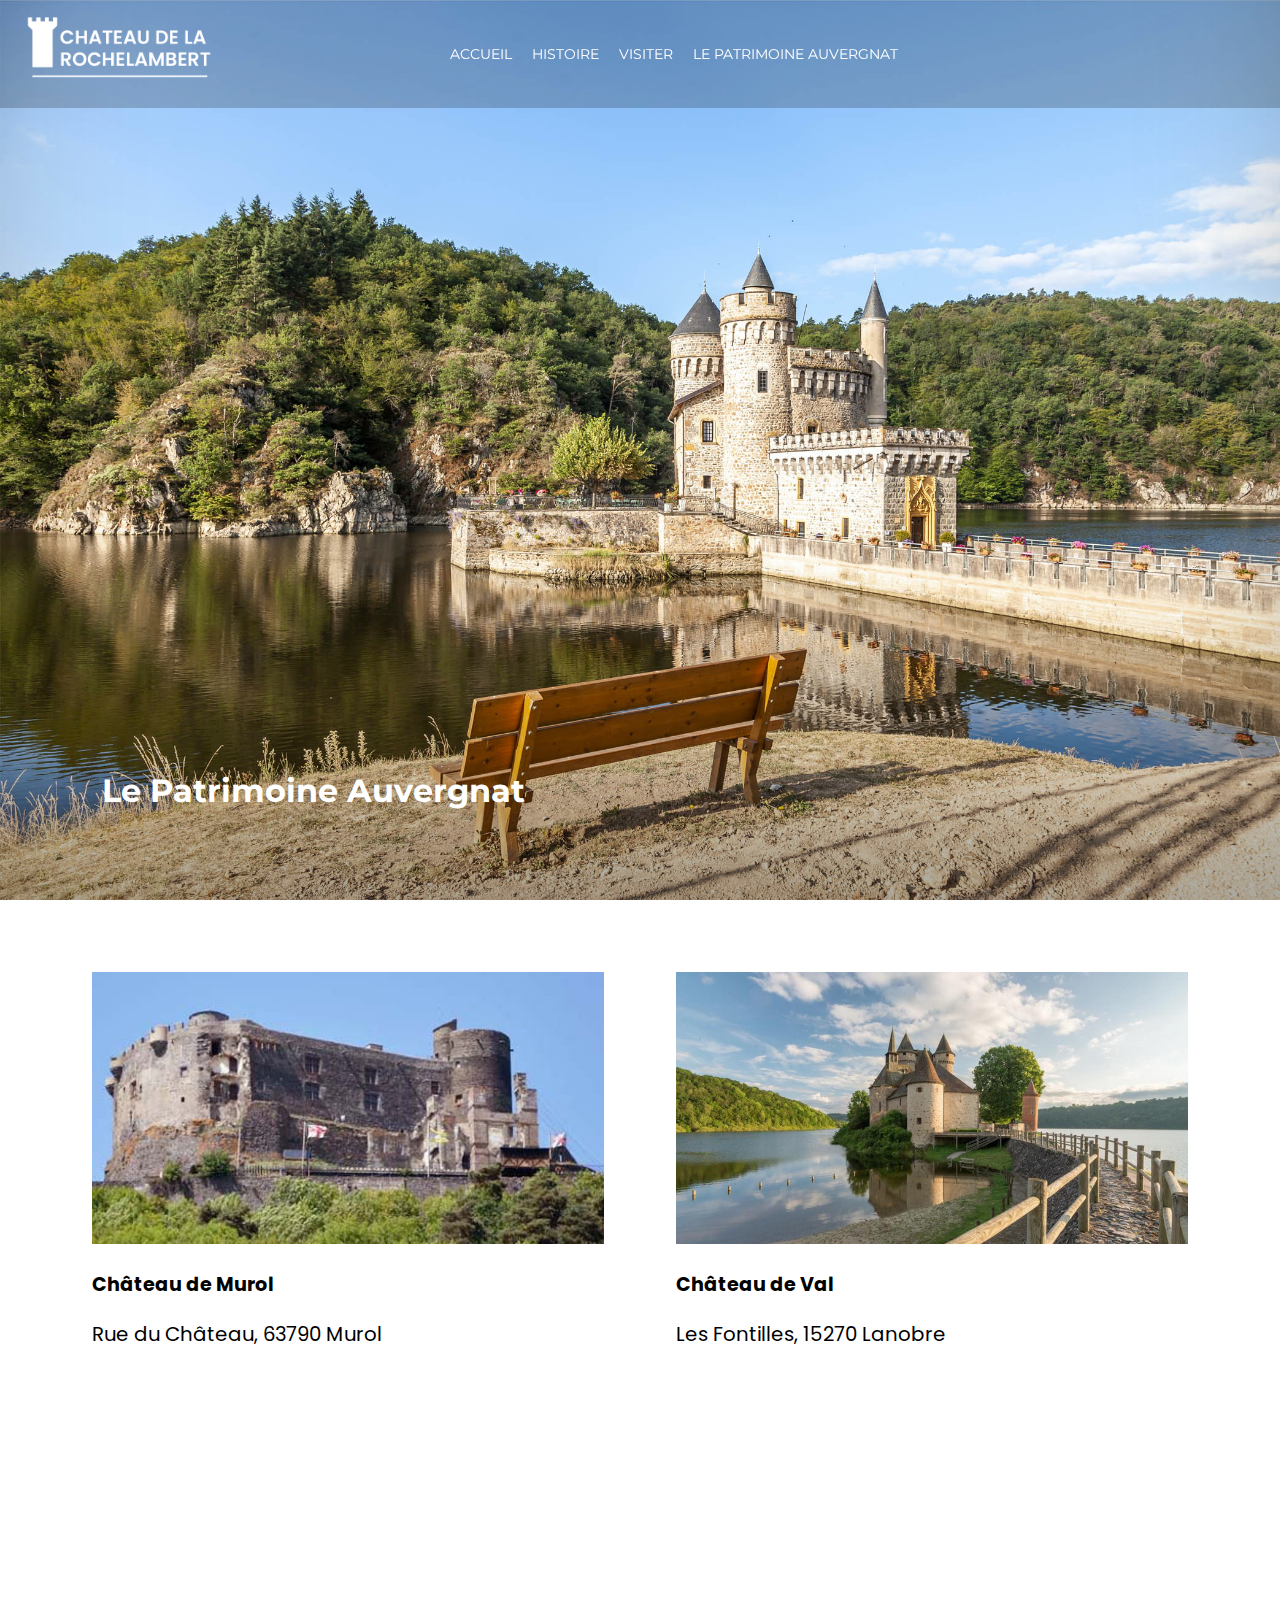
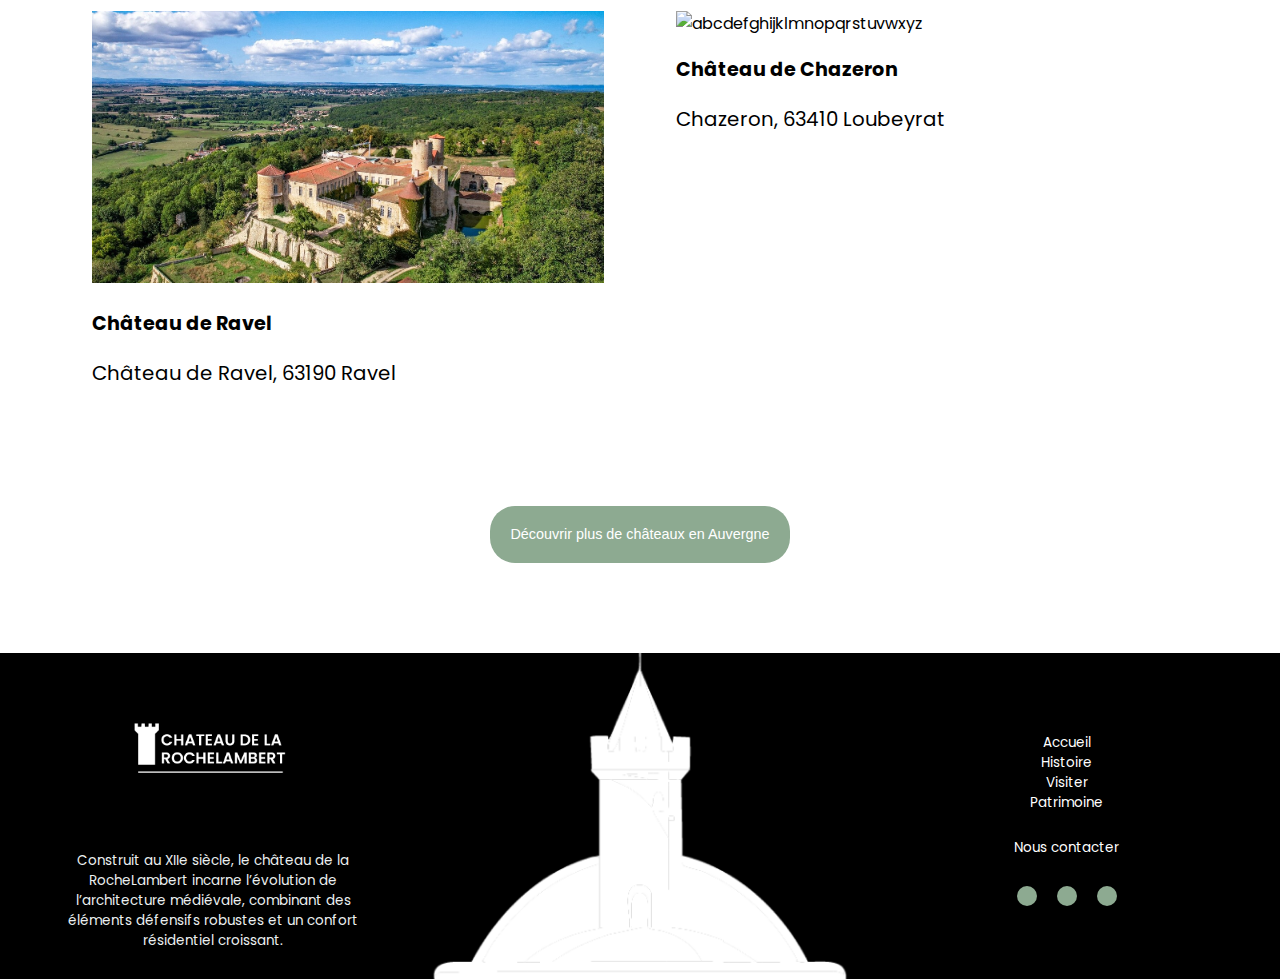
==== patrimoine.html @ 1dd0b9f4 "Ajout de description et auteur sur chaque page" ====
<!DOCTYPE html>
<html lang="fr">

<head>
    <meta charset="UTF-8">
    <meta name="viewport" content="width=device-width, initial-scale=1.0">
    <title>Le Patrimoine Auvergnat</title>
    <link rel="stylesheet" href="css/style.css">
    <link href='https://fonts.googleapis.com/css?family=Montserrat' rel='stylesheet'>
    <link href='https://fonts.googleapis.com/css?family=Poppins' rel='stylesheet'>
    <link rel="shortcut icon" href="img/logo/favicon.ico" type="image/x-icon">
    <meta name="author" content="MANYA Théo"> 
    <meta name="description" content="Site web pour l'époque Médiéval, illustré par le Château de La RocheLambert. Dans le cadre d'une SAE à l'IUT du Puy-en-Velay en 2024. ">
    <!---- Bibliotéque pour les icons fontawesome ---->
    <script src="https://kit.fontawesome.com/fcb9a029a4.js" crossorigin="anonymous"></script>
</head>

<body>
    <!---- Barre de navigation ---->
    <nav>
        <input type="checkbox" id="hamburger"> <!--- Formulaire pour le menu hamburger (pouvoir cliquer pour déplier)-->
        <label for="hamburger" id="hamburger-label">=</label>
        <!-- Quand le label est en état checked, déplier les liens-->
        <a href="index.html"><img src="img/logo/logo_blanc.png" alt="Logo du Château de La RocheLambert"></a>
        <div>
            <ul class="nav-links">
                <li><a href="index.html">Accueil</a></li>
                <li><a href="story.html">Histoire</a></li>
                <li><a href="visiter.html">Visiter</a></li>
                <li><a href="patrimoine.html">Le Patrimoine Auvergnat</a></li>
            </ul>
        </div>
    </nav>
    <header class="patrimoine_background  paralaxbackground">
        <div>
            <h1>Le Patrimoine Auvergnat</h1>
        </div>
    </header>
    <main>
        <section id="patrimoine">
            <div class="cards">
                <div class="card">
                    <img src="img/patrimoine/murol.webp" alt="abcdefghijklmnopqrstuvwxyz">
                    <h3>Château de Murol</h3>
                    <p>Rue du Château, 63790 Murol</p>
                </div>
                <div class="card">
                    <img src="img/patrimoine/val.webp" alt="abcdefghijklmnopqrstuvwxyz">
                    <h3>Château de Val</h3>
                    <p>Les Fontilles, 15270 Lanobre</p>
                </div>
                <div class="card">
                    <img src="img/patrimoine/ravel.webp" alt="abcdefghijklmnopqrstuvwxyz">
                    <h3>Château de Ravel</h3>
                    <p>Château de Ravel, 63190 Ravel</p>
                </div>
                <div class="card">
                    <img src="img/patrimoine/chazeron.webp" alt="abcdefghijklmnopqrstuvwxyz">
                    <h3>Château de Chazeron</h3>
                    <p>Chazeron, 63410 Loubeyrat</p>
                </div>
            </div>
                <button class="secondary"><a href="https://www.auvergne-destination.com" target="_blank">Découvrir plus de châteaux en Auvergne</a></button>
        </section>
    </main>
    <footer>
        <div>
            <img src="img/logo/logo_blanc.png" alt="Logo du Château de La RocheLambert" class="logo">
            <p>Construit au XIIe siècle, le château de la RocheLambert incarne l’évolution de l’architecture
                médiévale, combinant des éléments défensifs robustes et un confort résidentiel croissant.
            </p>
        </div>
        <div>
            <img src="img/decorations/footer_chateau_blanc.webp" alt="" class="decoration">
        </div>
        <div>

            <ul>
                <li><a href="index.html">Accueil</a></li>
                <li><a href="story.html">Histoire</a></li>
                <li><a href="visiter.html">Visiter</a></li>
                <li><a href="patrimoine.html">Patrimoine</a></li>
                <br>
                <li><a href="visiter.html#contact">Nous contacter</a></li>
            </ul>
            <ul class="socialmedia">
                <li><a href="instagram.com"><i class="fa-brands fa-instagram"></i></a></li>
                <li><a href="instagram.com"><i class="fa-brands fa-facebook"></i></a></li>
                <li><a href="instagram.com"><i class="fa-brands fa-tiktok"></i></a></li>
            </ul>
        </div>
    </footer>
</body>

</html>
---- css/style.css ----
/****** PRPRIÉTÉS DE BASE ******/
body {
    margin: 0;
    padding: 0;
    font-family: 'Poppins';
    /*** Poppins ***/
    max-width: 100%;
}

h1 {
    /**** Montserrat ***/
    font-family: 'Montserrat';
    font-size: 2rem;
}

h2 {
    font-size: 1.5rem;
    color: #8daa91;
}

h3{
    font-size: 1.2rem;
}

p {
    font-size: 2.2vh;
}

a {
    text-decoration: none;
    color: white;
}


.transition {
    margin-top: 10vh;
    height: 20vh;
    position: relative;
    background-image: url('../img/photos_chateau/chateau_transition.webp');
    background-position: center;
    background-size: cover;
    background-repeat: no-repeat;
    background-attachment: fixed;
    background-color: #8daa91;
}

/***** BOUTONS *****/

button {
    padding: 2.5vh;
    border: none;
    border-radius: 25px;
    color: white;
    font-size: 1.5vw;
}

button:hover {
    cursor: pointer;
}

.primary {
    background-color: #d16d4e;
    transition: all, 0.25s;
    font-size: 0.9em;
}

.primary:hover {
    background-color: #8daa91;
    transform: scaleX(1.05);
}

.secondary {
    background-color: #8daa91;
    transition: all, 0.25s;
    padding: 2.25vh;
    font-size: 0.9em;
}

.secondary:hover {
    background-color: #d16d4e;
    transform: scaleY(1.05);
}

.third {
    background-color: #d16d4e;
    padding: 2vh;
    font-size: 0.9em;
    transition: all, 0.25s;
}

.third:hover {
    background-color: #8daa91;
    transform: scaleX(1.01);
}

/******* NAVBAR *******/
nav {
    display: flex;
    justify-content: space-between;
    align-items: center;
    padding: 0 20px;
    z-index: 2;
    position: fixed;
    max-width: 100%;
    width: 100%;
    text-transform: uppercase;
    font-family: 'Montserrat', sans-serif;
    background: rgba(0, 0, 0, 0.2);
    height: 12vh;
    font-size: 1.5vh;
}



nav img {
    width: 23vh;
    transition: content, 0.25s;
}


nav>div {
    flex: 1;
    display: flex;
    justify-content: center;
}

nav>div ul {
    display: flex;
    list-style: none;
    padding: 0;
    margin-left: -180px;
}

.nav-links li {
    margin: 0 10px;
}

nav a {
    transition: all, 0.25s;
}

nav a:hover {
    color: #ecf0f1;
}

/******* MENU BURGER POUR TÉLÉPHONES *******/

#hamburger {
    display: none;
}

#hamburger-label {
    display: none;
    /* Invisible pour pouvoir l'afficher sur les petits écrans */
    color: #ecf0f1;
    font-size: 4.25vh;
    padding: 10px;
    position: relative;
    z-index: 3;
    /* pour que mon burger soit au dessus des autres éléments en haut de ma page */
    max-width: 100%;
}

@media (max-width: 768px) {
    #hamburger-label {
        display: block;
        position: absolute;
        right: 20%;
    }

    nav>div {
        display: none;
        position: absolute;
        top: 18vh;
        left: 0;
        flex-direction: column;
        align-items: center;
        width: 100%;
        background: rgba(0, 0, 0, 0.1);
        font-size: 2vh;
        margin: 0;
        padding: 0;
    }

    #hamburger:checked+#hamburger-label+img+div {
        display: flex;
    }
}

/**** HEADER *****/
.visit_background {
    /** Pour changer le fond selon la page **/
    background-image: url("../img/header/background_visit.webp");
    background-size: cover;
    box-shadow: rgba(0, 0, 0, 0.35) 0px -180px 186px -58px inset;
}

.story_background {
    /** Pour changer le fond selon la page **/
    background-image: url("../img/header/background_story.webp");
    background-size: cover;
    box-shadow: rgba(0, 0, 0, 0.35) 0px -180px 186px -58px inset;
}

.patrimoine_background{
    background-image: url("../img/header/background_patrimoine.webp");
    background-size: cover;
    box-shadow: rgba(0, 0, 0, 0.35) 0px -180px 186px -58px inset;
}




header {
    z-index: 1;
    /*** z-index = équivalent de calque, en l'occurence mon header passe en dessous des autres éléments **/
    max-width: 100%;
    width: 100%;
    height: 100vh;
    background-image: url("../img/header/background_index.webp");
    background-size: cover;
    box-shadow: rgba(0, 0, 0, 0.35) 0px -180px 186px -58px inset;
    /*** Trouvé sur W3School : Ombre intérieur du bas vers le haut avec 35% d'opacité dans le header pour que le texte sur l'image de fond de header soit lisible **/
}

header>div {
    /** placer en bas**/
    position: absolute;
    bottom: 0;
}

header>div>h1 {
    color: white;
    max-width: 100%;
    font-weight: bold;
    margin-left: 8vw;
    margin-bottom: 10vh;
}


/****** MAIN, DÉCOUVERTE DU CHÂTEAU *****/
.discoveringtransition {
    /**** Div de transition entre le header et la première section du main ****/
    display: flex;
    width: 100%;
    justify-content: center;
}

.discoveringtransition button {
    margin-top: -3vh;
}

/** Pour toute structure avec une image à gauche et du texte à droite**/

.image-left-text-right {
    display: flex;
    flex-wrap: wrap;
    justify-content: center;
    width: 70%;
    margin: 0 auto;
    /** Centrer hrozontalement **/
    margin-top: 8vh;
}

.flex-left {
    width: 40%;
    display: flex;
    align-items: center;
}

.flex-right {
    width: 60%;
}

.image-left-text-right>.flex-left>img {
    max-width: 80%;
}

.reverse {
    flex-direction: row-reverse;
}

.reverse img {
    margin-left: 10vh;
}

/** Responsive de la section **/
@media (max-width: 768px) {
    .image-left-text-right {
        flex-direction: column;
        justify-content: center;
        align-items: center;
        width: 100%;
    }

    .image-left-text-right>div {
        width: 90%;
        text-align: center;
        justify-content: center;
    }
}


/**** ACCUEIL ****/
/** Section 2 Galerie de quelques images **/

#medieval {
    width: 100%;
    margin-top: 15vh;
    text-align: center;
    width: 100%;
    display: flex;
    flex-direction: column;
    align-items: center;
}

.galerie {
    display: flex;
    flex-wrap: wrap;
    flex-grow: 1;
    justify-content: center;
    flex-direction: row;
}

.galerie img {
    width: 45h;
    height: 35vh;
    padding: 1vh;
    margin: 3vh;
    transition: all, 0.25s;
}

.galerie>div:hover img {
    transform: scale(1.1, 1.1);
    /** Faire un effet "zoom" quand on passe la souris sur une des images **/
    border-radius: 25px;
}


/**** LISTE DES ÉVÉNEMENTS */
#events {
    margin-top: 8vh;
    display: flex;
    flex-direction: column;
    text-align: center;
    align-items: center;
}

#events p {
    margin-top: -2vh;
}

.cards {
    text-align: center;
    display: flex;
    flex-wrap: wrap;
    width: 100%;
    justify-content: center;
    gap: 8vh;
}

.cards .card {
    margin-top: 5vh;
    width: 45vh;
    border-radius: 20px 20px 20px 20px;
    box-shadow: #8daa91 1px 5px 5px;
    margin-top: 8vh;
    height: 55vh;
    transition: all, 0.25s;
    /** Pour toutes les modifications que j'effectuerai avec un :hover par exemple, il y aura une petite transition de 0.25s entre la propriété par défaut et la nouvelle **/
}

.cards .card>img {
    max-width: 100%;
    max-height: 55%;
    height: 55%;
    width: 100%;
    object-fit: cover;
    /*** Faire en sorte d'adapter l'image à la taille de la card sans la déformer***/
}

.cards .card button {
    margin-top: 2vh;
}

.cards .card:hover {
    transform: scaleX(1.015);
    /*** Effet d'agrandissement sur la longueur quand on passe la souris sur une des cartes***/
    transform: scaleY(1.02);
    /***** Effet d'agrandissement sur la hauteur quand on passe la souris sur une des cartes***/
}

/**** Page histoire, "faq" ***/
#faq {
    width: 100%;
    display: flex;
    justify-content: center;
    align-items: center;
    margin-top: 10vh;
    flex-wrap: wrap;
}

#faq>.flex {
    width: 70%;
    display: flex;
    justify-content: center;
    flex-direction: row;
}

.flex {
    display: flex;
}

#faq>.flex .flex-left {
    width: 50%;
    flex-direction: column;
    align-items: start;
    justify-content: center;
    position: sticky;
    /*** Pour faire en sorte que quand je défile vers le bas mon côté droit défile mais pas le côté gauche***/
    top: 40%;
    height: 100%;
    /** Obligatoire si je veux que mon côté reste fixe pendant que l'autre défile**/
}

#faq>.flex .flex-right {
    display: flex;
    width: 50%;
    margin-left: 10%;
    justify-content: start;
    flex-direction: column;
    align-items: center;
    height: 100%;
}

/*** FAQ RESPONSIVE ***/
@media (max-width: 900px) {
    #faq{
        width: 100%;
        flex-wrap: wrap;
    }
    #faq>.flex {
        width: 100%;
        
    }
    #faq>.flex .flex-left {
        position: initial;
    }
}

details {
    margin-top: 3vh;
    background-color: #ecf0f1;
    padding: 2vh;
    width: 100%;
    border-radius: 15px;
    text-align: center;

}

details:hover {
    cursor: pointer;
}

details summary {
    font-weight: bold;
}


/**** PAGE VISITER ****/
#rooms {
    width: 100%;
    display: flex;
    flex-direction: column;
    justify-content: center;
    align-items: center;
}

#rooms div {
    width: 80%;
    display: flex;
    flex-direction: column;
    align-items: center;
    text-align: center;
    margin-top: 5vh;
}

#rooms img {
    max-width: 60vw;
}


#rooms p {
    max-width: 60vw;
}


.paralax {
    margin-top: -4vh;
    background-image: url("../img/photos_chateau/montagnes.webp");
    background-size: cover;
    background-position: top;
    background-repeat: no-repeat;
    background-attachment: fixed;
    height: 40vh;
    /*** CLIP PATH DÉCOUVERT ET TROUVÉ SUR CODEPEN, permet de créer des formes, ici j'ai créé une div d'une certaine 
    taille minimum, j'y ai mit une image de fond et ai appliqué un "découpage" grâce au clip path css pour que ma div 
    prenne la forme d'une chaîne de montagne en partant d'une forme de polygon**/
    clip-path: polygon(
        0 100%, 0 60%, 
        3% 58%, 5% 55%, 7% 58%, 10% 65%, 13% 60%, 15% 50%, 18% 60%, 20% 70%, 
        23% 65%, 25% 55%, 28% 65%, 30% 75%, 33% 70%, 35% 60%, 38% 70%, 40% 80%, 
        43% 75%, 45% 55%, 48% 65%, 50% 70%, 53% 65%, 55% 50%, 58% 60%, 60% 75%, 
        63% 70%, 65% 60%, 68% 70%, 70% 85%, 73% 80%, 75% 55%, 78% 65%, 80% 70%, 
        83% 65%, 85% 50%, 88% 65%, 90% 80%, 93% 75%, 95% 60%, 97% 65%, 100% 100%
    );
}

#visit_information{
    background-color: #ecf0f1;
    padding-bottom: 8vh;
}

#visit_information .card{
    background-color: white;
    border-radius: 10px;
    max-height: 40vh;
}

#visit_information button{
    bottom: 0;
}

#visit_information .cards{
    gap: 5vh;
}


#contact{
    margin-top: 10vh;
    display: flex;
    width: 100%;
    justify-content: center;
    text-align: center;
}

form{
    width: 25%;
    display: flex;
    justify-content: center;
    flex-direction: column;
}

form input, textarea{
    margin-top: 2vh;
    border: 0.25px solid black;
    padding: 1vh;
    border-radius: 10px;
}

form button{
    margin-top: 3vh;
}


/***** PAGE PATRIMOINE ****/
#patrimoine{
    width: 100%;
    text-align: center;
}

#patrimoine .cards{
    width: 100%;
    justify-content: center;
    flex-wrap: wrap;
}
#patrimoine .card {
    box-shadow: none;
    text-align: start;
    min-width: 40%;

}
.paralaxbackground{
    background-attachment: fixed;
}
/******* FOOTER *******/
footer {
    margin-top: 10vh;
    background-color: black;
    color: #ecf0f1;
    display: flex;

    width: 100%;
    flex-direction: row;
}

footer li {
    list-style-type: none;
}

footer>div {
    display: flex;
    flex-direction: column;
    align-items: center;
    text-align: center;
    justify-content: center;
    width: 33.33%;
    /***** Avoir 3 divs de même taille ****/
}

footer .decoration {
    /***** Chateau blanc au milieu deu footer***/
    max-width: 100%;
    margin-top: -8vh;
}

footer .logo {
    width: 40%;
}

footer ul {
    margin: 0;
    padding: 0;
    margin-top: 2vh;
}

footer .socialmedia {
    /***** Icons instan tiktok.... *****/
    display: flex;
    flex-direction: row;
    text-align: center;
}

footer p{
    width: 70%;
}

footer>div * {
    max-width: 100%;
    /**** Pour que le contenu de chaque div ne prenne pas trop de place dans les divs elles-même****/
}

footer p,
li {
    font-size: 1.5vh;
    text-align: center;
}

footer .socialmedia>li {
    width: 20px;
    height: 20px;
    border-radius: 75px;
    background-color: #8daa91;
    margin: 10px;
    transition: all, 0.25s;
}



/******* RESPONSIVE DU FOOTER *******/
@media (max-width: 768px) {
    footer>div:nth-child(2) {
        /*** cacher l'image au centre du footer quand je passe sur téléphone **/
        visibility: hidden;
        width: 0;
        height: 0;
    }

    footer {
        flex-direction: column;
    }

    footer > div{
        width: 100%;
    }
}
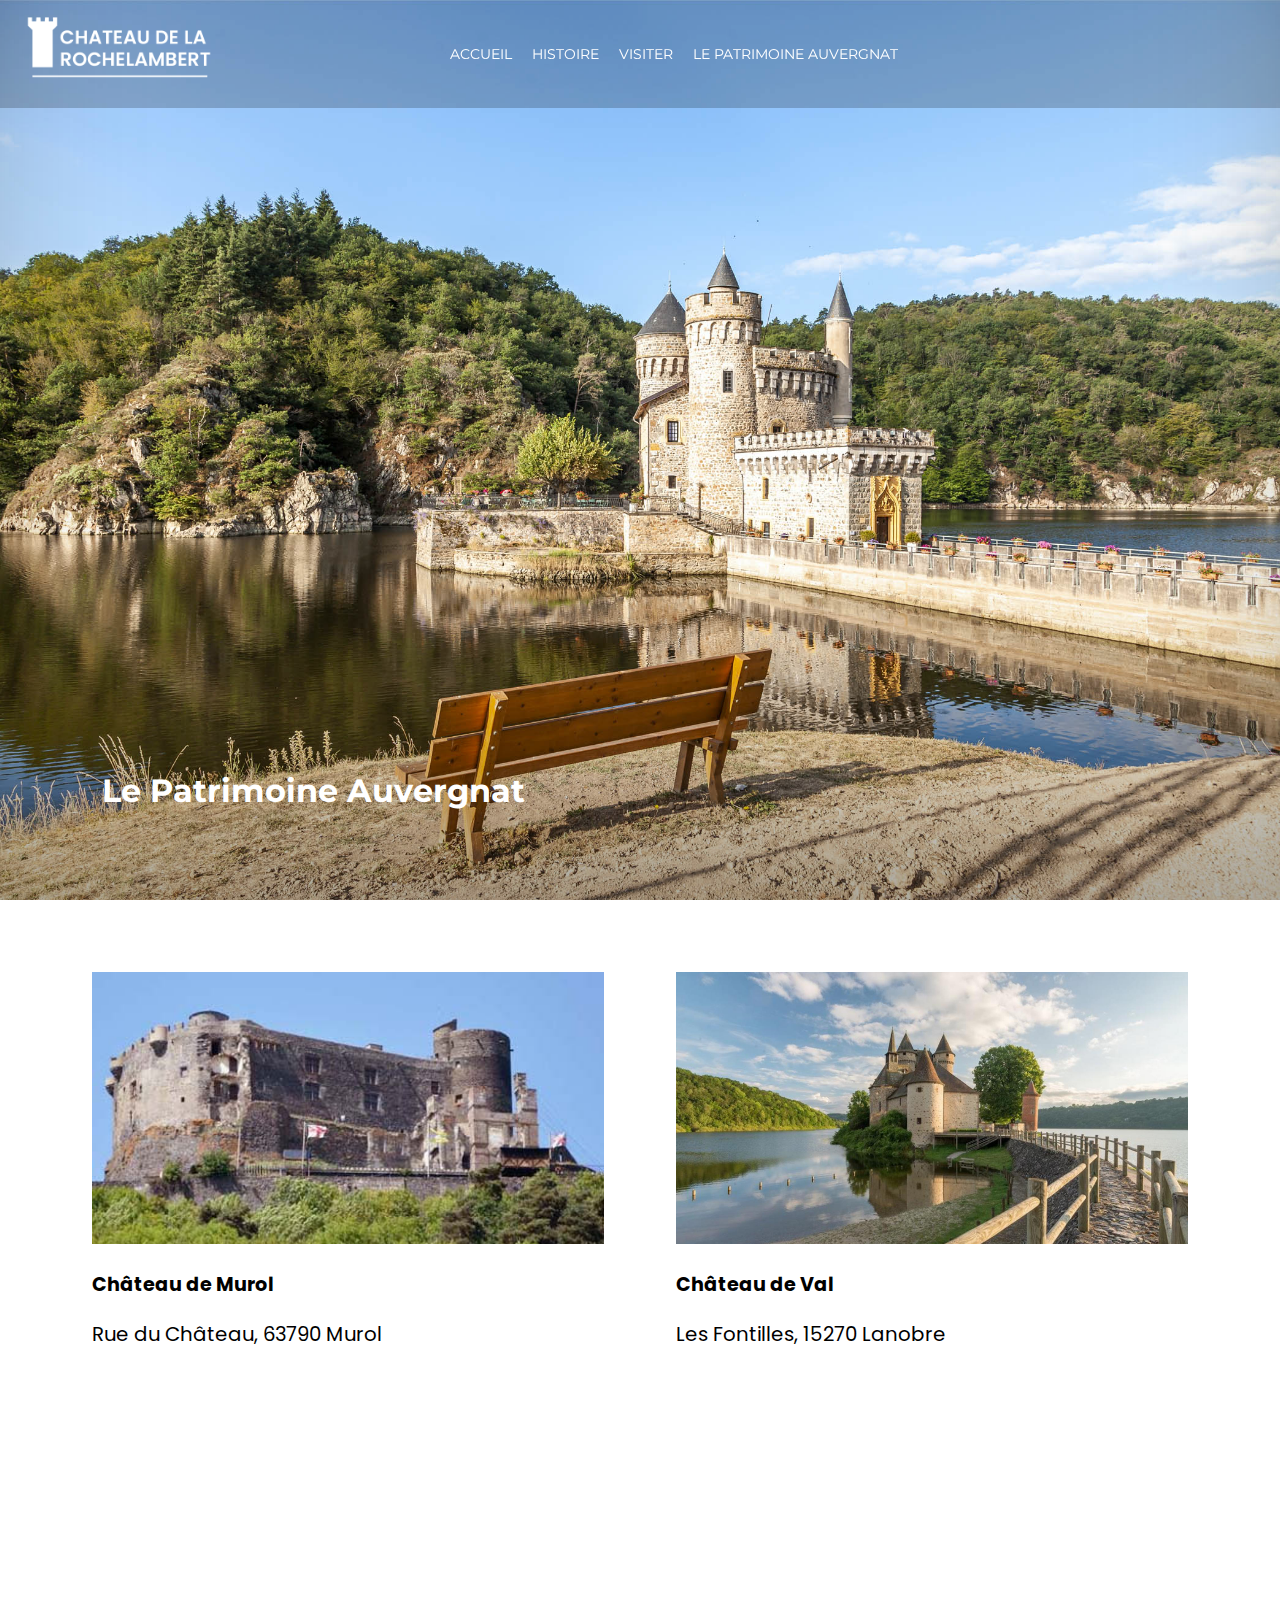
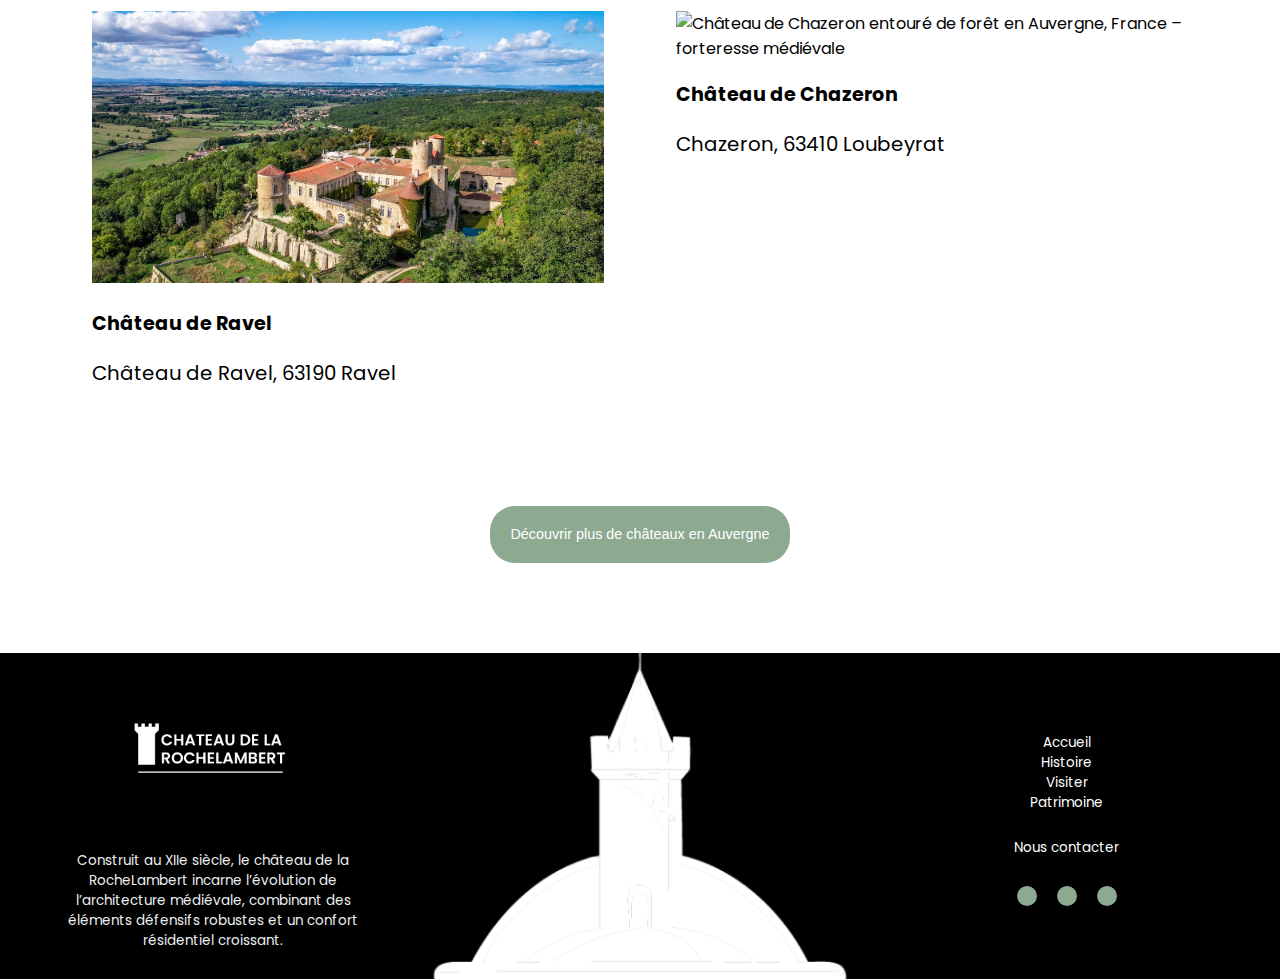
==== commit b555791e: "Commentaires, petites modifications" ====
--- a/patrimoine.html
+++ b/patrimoine.html
@@ -6,11 +6,13 @@
     <meta name="viewport" content="width=device-width, initial-scale=1.0">
     <title>Le Patrimoine Auvergnat</title>
     <link rel="stylesheet" href="css/style.css">
+    <!--Polices Montserrat et Poppins, par l'API Google-->
     <link href='https://fonts.googleapis.com/css?family=Montserrat' rel='stylesheet'>
     <link href='https://fonts.googleapis.com/css?family=Poppins' rel='stylesheet'>
     <link rel="shortcut icon" href="img/logo/favicon.ico" type="image/x-icon">
-    <meta name="author" content="MANYA Théo"> 
-    <meta name="description" content="Site web pour l'époque Médiéval, illustré par le Château de La RocheLambert. Dans le cadre d'une SAE à l'IUT du Puy-en-Velay en 2024. ">
+    <meta name="author" content="MANYA Théo">
+    <meta name="description"
+        content="Site web pour l'époque Médiéval, illustré par le Château de La RocheLambert. Dans le cadre d'une SAE à l'IUT du Puy-en-Velay en 2024. ">
     <!---- Bibliotéque pour les icons fontawesome ---->
     <script src="https://kit.fontawesome.com/fcb9a029a4.js" crossorigin="anonymous"></script>
 </head>
@@ -31,36 +33,51 @@
             </ul>
         </div>
     </nav>
+    <!---- 
+    Header avec grande image de fond
+    Plusieurs class existent pour changer le fond du header en fonction de la page.
+    ---->
     <header class="patrimoine_background  paralaxbackground">
         <div>
             <h1>Le Patrimoine Auvergnat</h1>
         </div>
     </header>
     <main>
+        <!-- Section avec la présentation de château d'Auvergne -->
         <section id="patrimoine">
+            <!--- Réutilisation des cards des événements de la page index.html -->
             <div class="cards">
+                <!-- Premier château -->
                 <div class="card">
-                    <img src="img/patrimoine/murol.webp" alt="abcdefghijklmnopqrstuvwxyz">
+                    <img src="img/patrimoine/murol.webp"
+                        alt="Château de Murol en Auvergne, France, sur une colline verdoyante – patrimoine médiéval">
                     <h3>Château de Murol</h3>
                     <p>Rue du Château, 63790 Murol</p>
                 </div>
+                <!-- Second château -->
                 <div class="card">
-                    <img src="img/patrimoine/val.webp" alt="abcdefghijklmnopqrstuvwxyz">
+                    <img src="img/patrimoine/val.webp"
+                        alt="Château de Val au bord d'un lac en Auvergne, France – architecture historique et nature">
                     <h3>Château de Val</h3>
                     <p>Les Fontilles, 15270 Lanobre</p>
                 </div>
+                <!-- Troisième château -->
                 <div class="card">
-                    <img src="img/patrimoine/ravel.webp" alt="abcdefghijklmnopqrstuvwxyz">
+                    <img src="img/patrimoine/ravel.webp"
+                        alt="Château de Ravel avec jardins à la française en Auvergne, France – monument historique">
                     <h3>Château de Ravel</h3>
                     <p>Château de Ravel, 63190 Ravel</p>
                 </div>
+                <!-- Quatrième château -->
                 <div class="card">
-                    <img src="img/patrimoine/chazeron.webp" alt="abcdefghijklmnopqrstuvwxyz">
+                    <img src="img/patrimoine/chazeron.webp"
+                        alt="Château de Chazeron entouré de forêt en Auvergne, France – forteresse médiévale">
                     <h3>Château de Chazeron</h3>
                     <p>Chazeron, 63410 Loubeyrat</p>
                 </div>
             </div>
-                <button class="secondary"><a href="https://www.auvergne-destination.com" target="_blank">Découvrir plus de châteaux en Auvergne</a></button>
+            <button class="secondary"><a href="https://www.auvergne-destination.com" target="_blank">Découvrir plus de
+                    châteaux en Auvergne</a></button>
         </section>
     </main>
     <footer>
--- a/css/style.css
+++ b/css/style.css
@@ -4,7 +4,6 @@
     padding: 0;
     font-family: 'Poppins';
     /*** Poppins ***/
-    max-width: 100%;
 }
 
 h1 {
@@ -31,18 +30,22 @@
     color: white;
 }
 
-
+/** Petite section avec effet de fond en paralax que je dispose dans mes différentes pages, 
+je peux changer l'image de fond grâce aux classes se trouvant dans mon css dans header 
+(.visit_background .story_background, .patrimoine_background) */
 .transition {
     margin-top: 10vh;
     height: 20vh;
     position: relative;
-    background-image: url('../img/photos_chateau/chateau_transition.webp');
-    background-position: center;
-    background-size: cover;
-    background-repeat: no-repeat;
+    background: #8daa91 url('../img/photos_chateau/chateau_transition.webp') no-repeat center / cover;
     background-attachment: fixed;
-    background-color: #8daa91;
-}
+}
+
+* {
+    transition: all 0.25s ease-in-out;
+}
+
+/***** BOUTONS *****/
 
 /***** BOUTONS *****/
 
@@ -52,54 +55,53 @@
     border-radius: 25px;
     color: white;
     font-size: 1.5vw;
-}
-
-button:hover {
     cursor: pointer;
 }
 
-.primary {
+button.primary,
+button.secondary,
+button.third {
+    font-size: 0.9em;
+    transition: transform 0.25s ease;
+}
+
+button.primary {
     background-color: #d16d4e;
-    transition: all, 0.25s;
-    font-size: 0.9em;
-}
-
-.primary:hover {
+}
+
+button.primary:hover {
     background-color: #8daa91;
-    transform: scaleX(1.05);
-}
-
-.secondary {
+    transform: scale(1.05, 1.05);
+}
+
+button.secondary {
     background-color: #8daa91;
-    transition: all, 0.25s;
     padding: 2.25vh;
-    font-size: 0.9em;
-}
-
-.secondary:hover {
+}
+
+button.secondary:hover {
     background-color: #d16d4e;
-    transform: scaleY(1.05);
-}
-
-.third {
+    transform: scale(1.05, 1.05);
+}
+
+button.third {
     background-color: #d16d4e;
     padding: 2vh;
-    font-size: 0.9em;
-    transition: all, 0.25s;
-}
-
-.third:hover {
+}
+
+button.third:hover {
     background-color: #8daa91;
     transform: scaleX(1.01);
 }
 
 /******* NAVBAR *******/
 nav {
+    /** Flexbox avec les éléments espacés les uns des autres, centré **/
     display: flex;
     justify-content: space-between;
     align-items: center;
     padding: 0 20px;
-    z-index: 2;
+    z-index: 2; /** /*** z-index = équivalent de calque, ici pour être sûr que la barre de navigation se place bien au dessus du header **/
     position: fixed;
     max-width: 100%;
     width: 100%;
@@ -114,11 +116,11 @@
 
 nav img {
     width: 23vh;
-    transition: content, 0.25s;
 }
 
 
 nav>div {
+    /* Flexbox centrée, avec des tailles équitable pour chaque div (flex: 1 équivalent de flex-grow */
     flex: 1;
     display: flex;
     justify-content: center;
@@ -135,10 +137,6 @@
     margin: 0 10px;
 }
 
-nav a {
-    transition: all, 0.25s;
-}
-
 nav a:hover {
     color: #ecf0f1;
 }
@@ -146,7 +144,7 @@
 /******* MENU BURGER POUR TÉLÉPHONES *******/
 
 #hamburger {
-    display: none;
+    display: none; /** L'état de base est invisible, je le rend visible plus tard ave les media queries*/
 }
 
 #hamburger-label {
@@ -155,9 +153,9 @@
     color: #ecf0f1;
     font-size: 4.25vh;
     padding: 10px;
-    position: relative;
+    position: relative; /* La position de mon bouton hambuger est relative à la barre de navigation */
     z-index: 3;
-    /* pour que mon burger soit au dessus des autres éléments en haut de ma page */
+    /* pour que mon burger soit au dessus des autres éléments (header < nav < hamburger) en haut de ma page */
     max-width: 100%;
 }
 
@@ -192,20 +190,20 @@
     /** Pour changer le fond selon la page **/
     background-image: url("../img/header/background_visit.webp");
     background-size: cover;
-    box-shadow: rgba(0, 0, 0, 0.35) 0px -180px 186px -58px inset;
+    box-shadow: rgba(0, 0, 0, 0.35) 0px -180px 186px -58px inset; /** Ombre interne en bas du header, pour que le texte en blanc soit mieux visible, en noir avec 35% d'opacité **/
 }
 
 .story_background {
     /** Pour changer le fond selon la page **/
     background-image: url("../img/header/background_story.webp");
     background-size: cover;
-    box-shadow: rgba(0, 0, 0, 0.35) 0px -180px 186px -58px inset;
+    box-shadow: rgba(0, 0, 0, 0.35) 0px -180px 186px -58px inset; /** Ombre interne en bas du header, pour que le texte en blanc soit mieux visible, en noir avec 35% d'opacité **/
 }
 
 .patrimoine_background{
     background-image: url("../img/header/background_patrimoine.webp");
     background-size: cover;
-    box-shadow: rgba(0, 0, 0, 0.35) 0px -180px 186px -58px inset;
+    box-shadow: rgba(0, 0, 0, 0.35) 0px -180px 186px -58px inset; /** Ombre interne en bas du header, pour que le texte en blanc soit mieux visible, en noir avec 35% d'opacité**/
 }
 
 
@@ -213,12 +211,12 @@
 
 header {
     z-index: 1;
-    /*** z-index = équivalent de calque, en l'occurence mon header passe en dessous des autres éléments **/
+    /*** z-index = équivalent de calque, en l'occurence mon header passe en dessous de la barre de navigation **/
     max-width: 100%;
     width: 100%;
     height: 100vh;
-    background-image: url("../img/header/background_index.webp");
-    background-size: cover;
+    /*** L'utilisation de / pour center / cover permet de concatainer des instruction dans une seule et même ligne, cela m'évite de faire une autre ligne pour faire background-size: cover; ***/
+    background: url("../img/header/background_index.webp") no-repeat center / cover;
     box-shadow: rgba(0, 0, 0, 0.35) 0px -180px 186px -58px inset;
     /*** Trouvé sur W3School : Ombre intérieur du bas vers le haut avec 35% d'opacité dans le header pour que le texte sur l'image de fond de header soit lisible **/
 }
@@ -251,18 +249,19 @@
 }
 
 /** Pour toute structure avec une image à gauche et du texte à droite**/
-
 .image-left-text-right {
+    /** Flexbox centrée **/
     display: flex;
     flex-wrap: wrap;
     justify-content: center;
     width: 70%;
-    margin: 0 auto;
+    margin: 0 auto; /** Me permet de centrer **/
     /** Centrer hrozontalement **/
     margin-top: 8vh;
 }
 
 .flex-left {
+    /** Flexbox centrée **/
     width: 40%;
     display: flex;
     align-items: center;
@@ -277,7 +276,7 @@
 }
 
 .reverse {
-    flex-direction: row-reverse;
+    flex-direction: row-reverse; /** Affiché en ligne mais inverser droite et gauche **/
 }
 
 .reverse img {
@@ -305,6 +304,7 @@
 /** Section 2 Galerie de quelques images **/
 
 #medieval {
+    /** Flexbox en colonne **/
     width: 100%;
     margin-top: 15vh;
     text-align: center;
@@ -315,6 +315,7 @@
 }
 
 .galerie {
+    /** Flexbox en ligne **/
     display: flex;
     flex-wrap: wrap;
     flex-grow: 1;
@@ -327,18 +328,18 @@
     height: 35vh;
     padding: 1vh;
     margin: 3vh;
-    transition: all, 0.25s;
 }
 
 .galerie>div:hover img {
     transform: scale(1.1, 1.1);
-    /** Faire un effet "zoom" quand on passe la souris sur une des images **/
+    /** Faire un effet "zoom" de 1.1x quand on passe la souris sur une des images **/
     border-radius: 25px;
 }
 
 
 /**** LISTE DES ÉVÉNEMENTS */
 #events {
+    /** Flexbox en colonne, aligné au centre**/
     margin-top: 8vh;
     display: flex;
     flex-direction: column;
@@ -356,7 +357,7 @@
     flex-wrap: wrap;
     width: 100%;
     justify-content: center;
-    gap: 8vh;
+    gap: 8vh; /** Permet un espacement entre chaque éléments dans cards **/
 }
 
 .cards .card {
@@ -366,7 +367,6 @@
     box-shadow: #8daa91 1px 5px 5px;
     margin-top: 8vh;
     height: 55vh;
-    transition: all, 0.25s;
     /** Pour toutes les modifications que j'effectuerai avec un :hover par exemple, il y aura une petite transition de 0.25s entre la propriété par défaut et la nouvelle **/
 }
 
@@ -392,6 +392,7 @@
 
 /**** Page histoire, "faq" ***/
 #faq {
+    /** Flexbox, en ligne, centré**/
     width: 100%;
     display: flex;
     justify-content: center;
@@ -412,6 +413,7 @@
 }
 
 #faq>.flex .flex-left {
+    /** Flexbox en colonne, centré verticalement, à gauche**/
     width: 50%;
     flex-direction: column;
     align-items: start;
@@ -420,10 +422,10 @@
     /*** Pour faire en sorte que quand je défile vers le bas mon côté droit défile mais pas le côté gauche***/
     top: 40%;
     height: 100%;
-    /** Obligatoire si je veux que mon côté reste fixe pendant que l'autre défile**/
 }
 
 #faq>.flex .flex-right {
+    /** Flexbox en ligne, au centré, aligné verticalement au centre**/
     display: flex;
     width: 50%;
     margin-left: 10%;
@@ -434,7 +436,8 @@
 }
 
 /*** FAQ RESPONSIVE ***/
-@media (max-width: 900px) {
+/** Pour les téléphones**/
+@media (max-width: 768pxpx) {
     #faq{
         width: 100%;
         flex-wrap: wrap;
@@ -558,6 +561,12 @@
     border-radius: 10px;
 }
 
+form label{
+    font-size: 0.8rem;
+    text-align: start;
+    margin-top: 1vh;
+}
+
 form button{
     margin-top: 3vh;
 }
@@ -652,7 +661,6 @@
     border-radius: 75px;
     background-color: #8daa91;
     margin: 10px;
-    transition: all, 0.25s;
 }
 
 
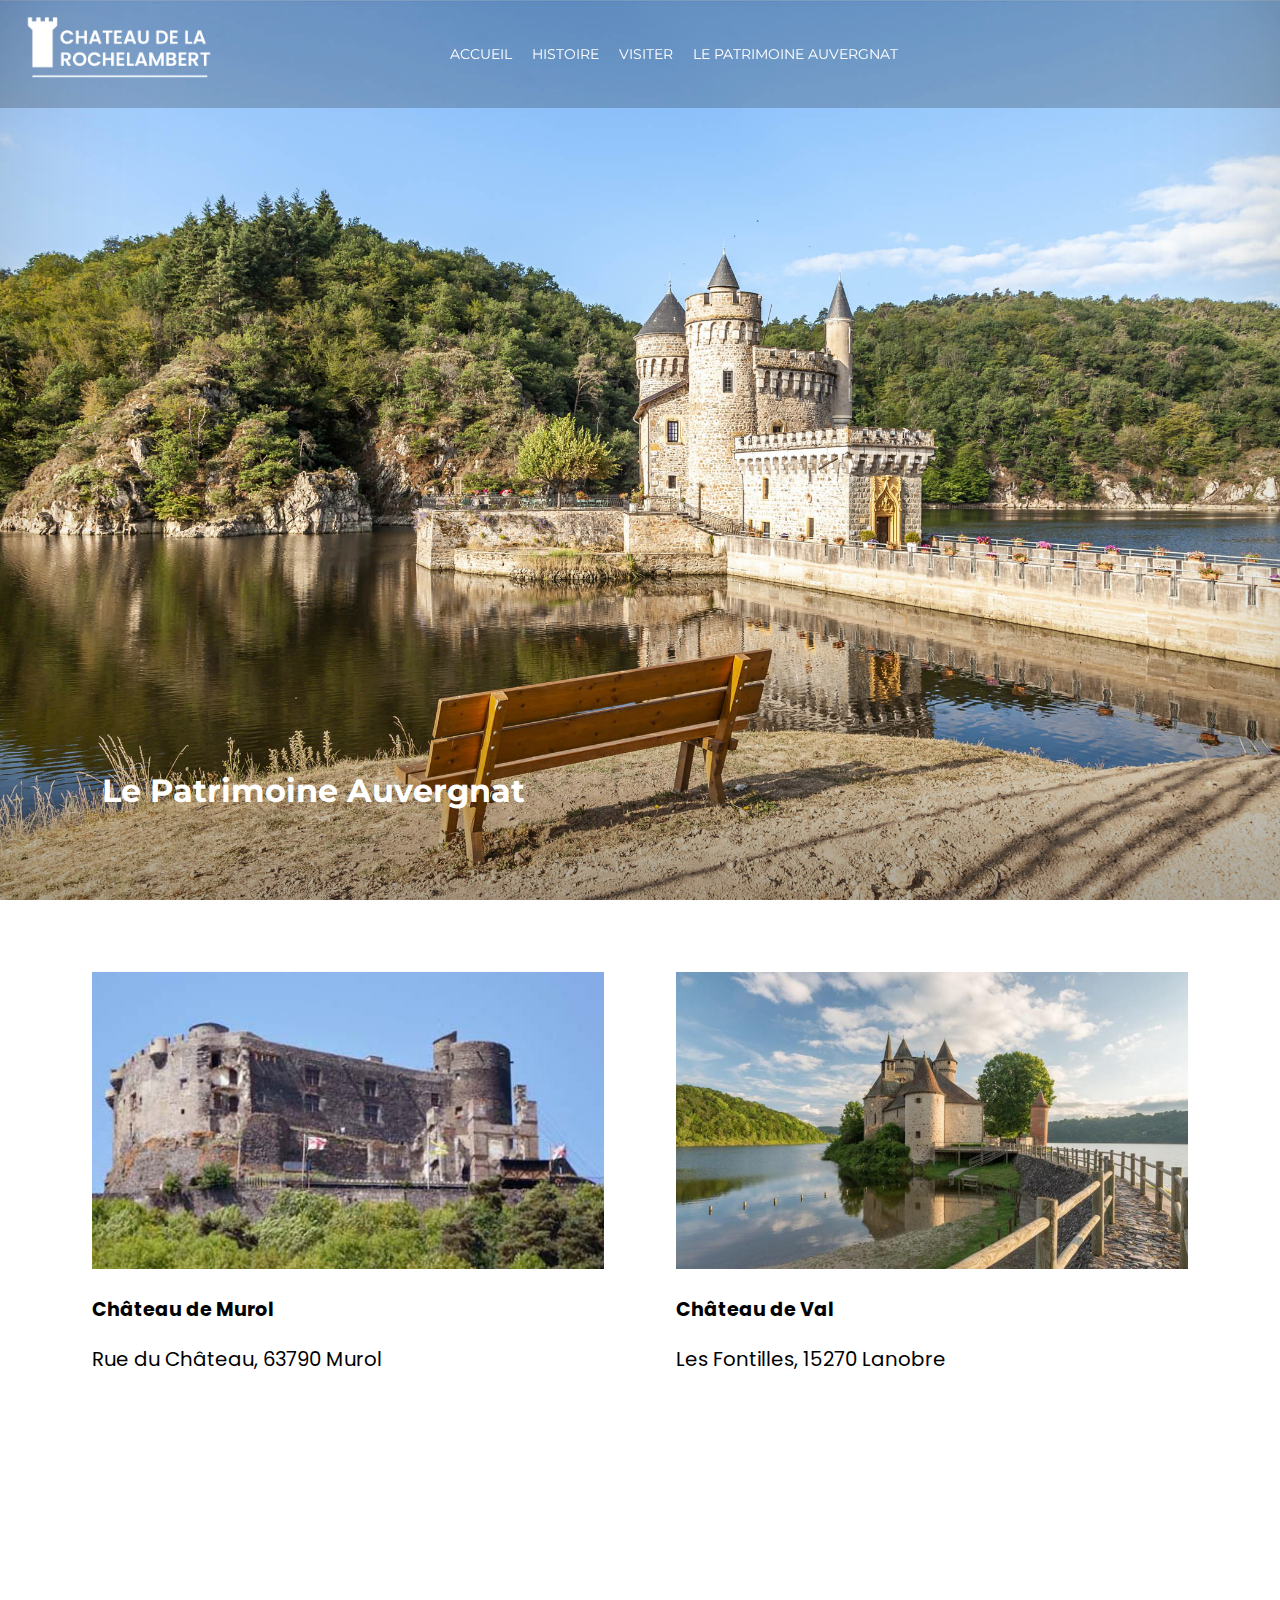
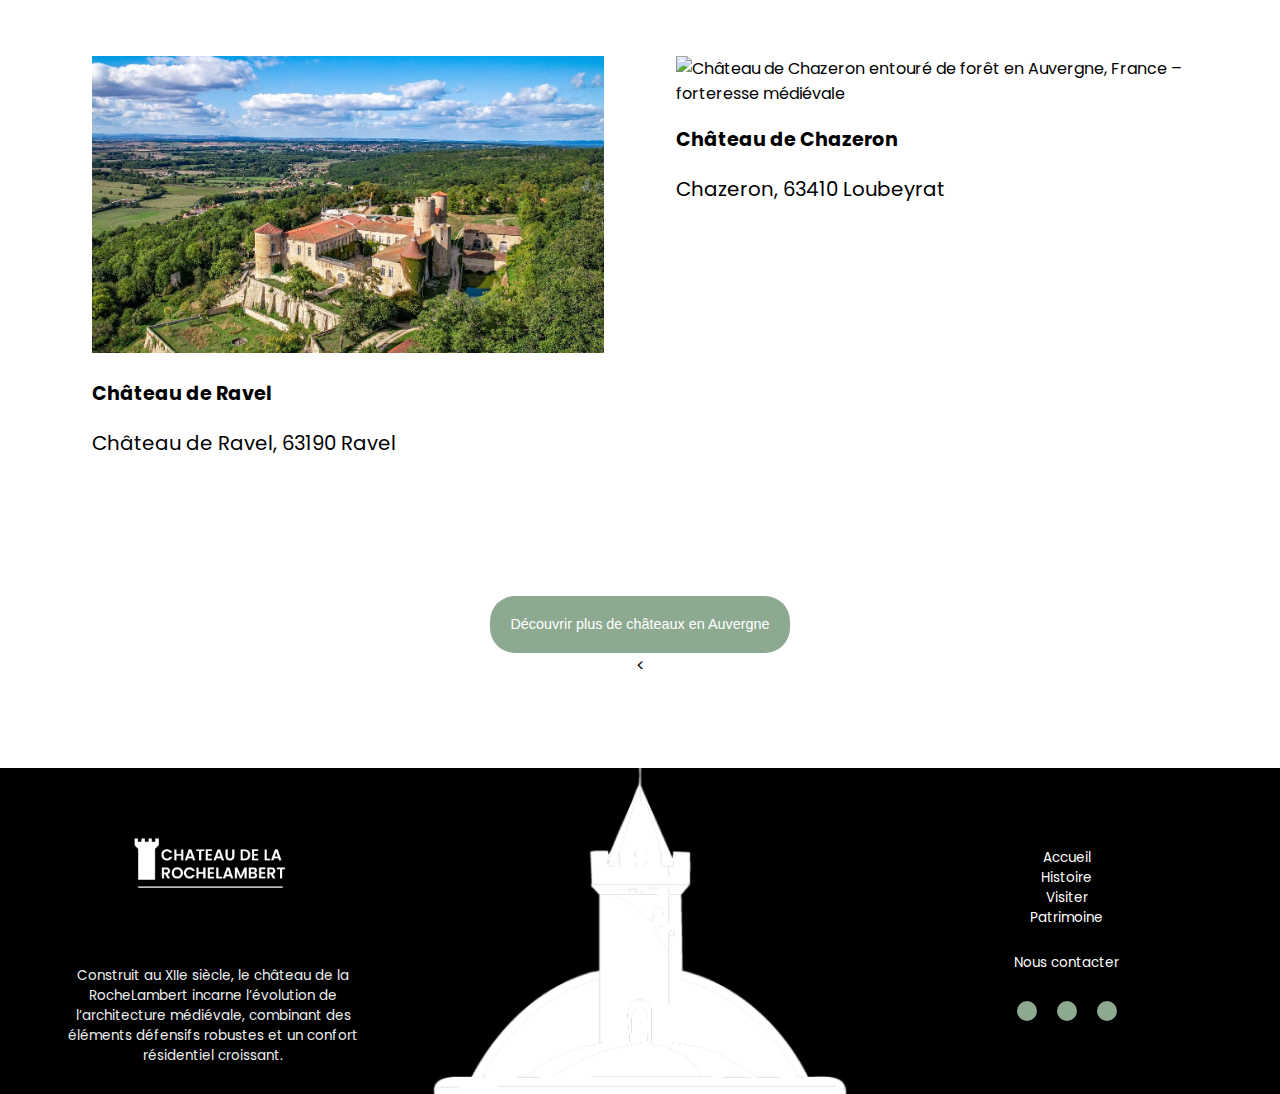
==== commit 773ce33d: "Utilisation de form pour mes boutons pour convenir aux règles du W3C" ====
--- a/patrimoine.html
+++ b/patrimoine.html
@@ -76,8 +76,7 @@
                     <p>Chazeron, 63410 Loubeyrat</p>
                 </div>
             </div>
-            <button class="secondary"><a href="https://www.auvergne-destination.com" target="_blank">Découvrir plus de
-                    châteaux en Auvergne</a></button>
+            <form action="https://www.auvergne-destination.com"><button class="secondary">Découvrir plus de châteaux en Auvergne</button></form><
         </section>
     </main>
     <footer>
--- a/css/style.css
+++ b/css/style.css
@@ -366,7 +366,7 @@
     border-radius: 20px 20px 20px 20px;
     box-shadow: #8daa91 1px 5px 5px;
     margin-top: 8vh;
-    height: 55vh;
+    height: 60vh;
     /** Pour toutes les modifications que j'effectuerai avec un :hover par exemple, il y aura une petite transition de 0.25s entre la propriété par défaut et la nouvelle **/
 }
 
@@ -547,27 +547,27 @@
     text-align: center;
 }
 
-form{
+#contact form{
     width: 25%;
     display: flex;
     justify-content: center;
     flex-direction: column;
 }
 
-form input, textarea{
+#contact form input, textarea{
     margin-top: 2vh;
     border: 0.25px solid black;
     padding: 1vh;
     border-radius: 10px;
 }
 
-form label{
+#contact form label{
     font-size: 0.8rem;
     text-align: start;
     margin-top: 1vh;
 }
 
-form button{
+#contact form button{
     margin-top: 3vh;
 }
 
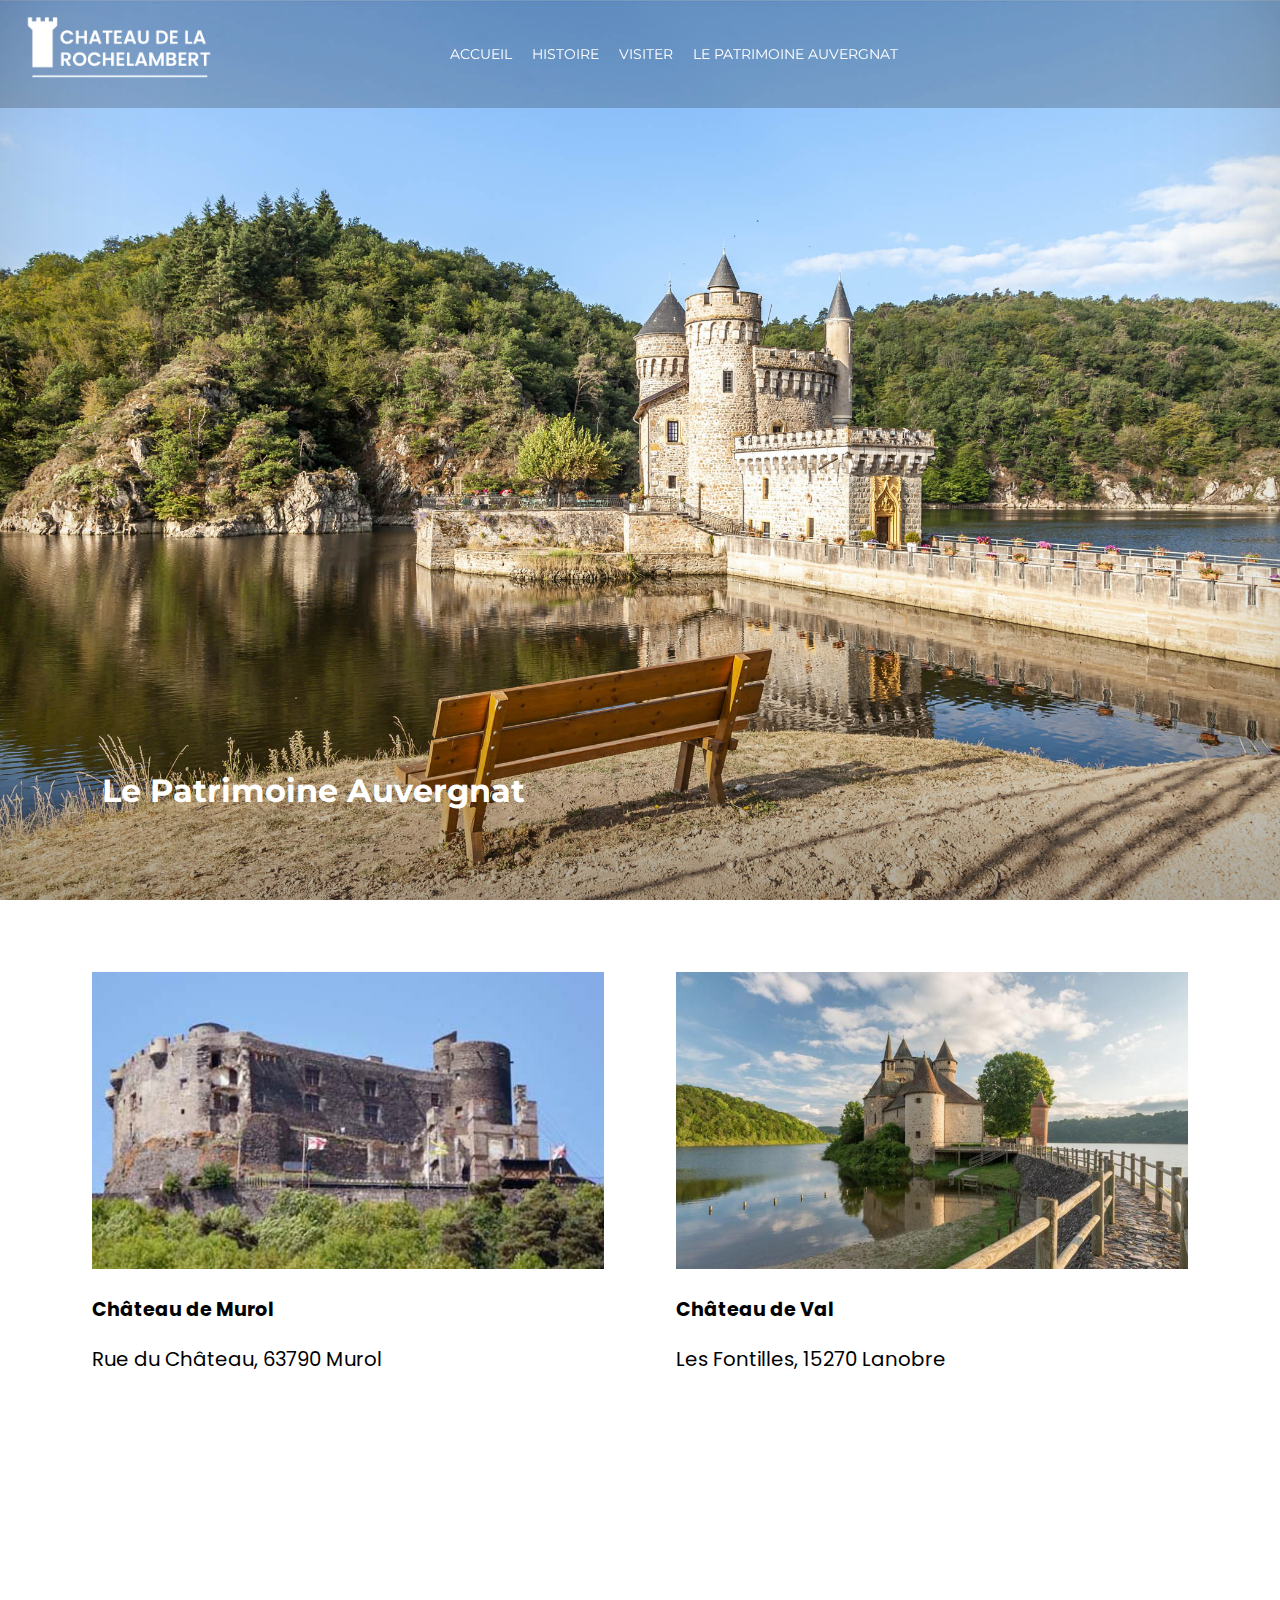
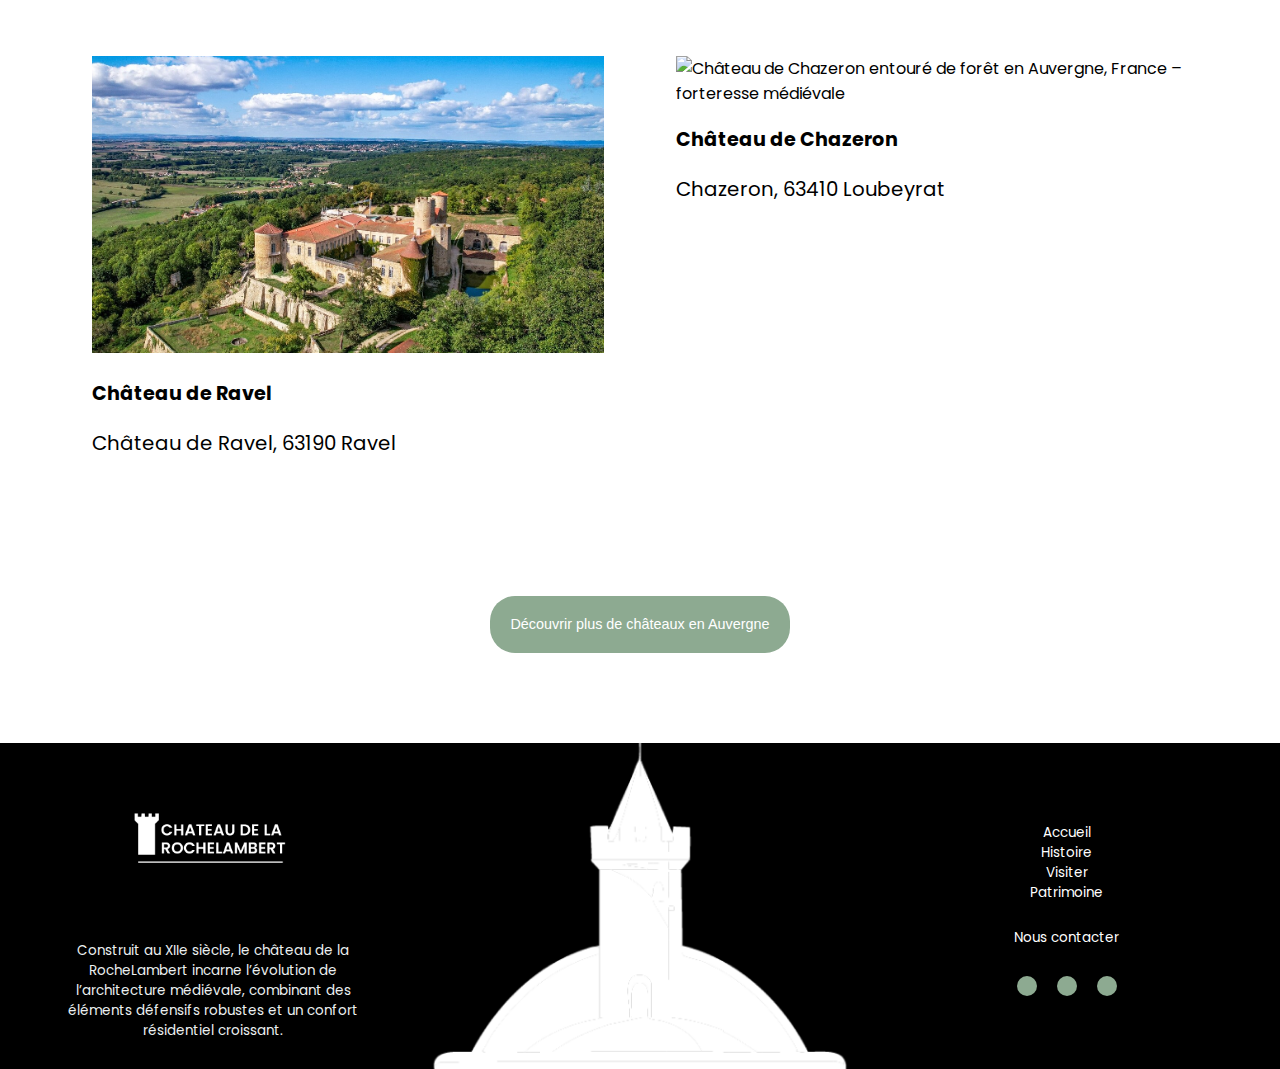
==== commit cba5af20: "Passage des messages d'info du formulaire sous le formulaire et pas sur la page php" ====
--- a/patrimoine.html
+++ b/patrimoine.html
@@ -28,7 +28,7 @@
             <ul class="nav-links">
                 <li><a href="index.html">Accueil</a></li>
                 <li><a href="story.html">Histoire</a></li>
-                <li><a href="visiter.html">Visiter</a></li>
+                <li><a href="visiter.php">Visiter</a></li>
                 <li><a href="patrimoine.html">Le Patrimoine Auvergnat</a></li>
             </ul>
         </div>
@@ -76,7 +76,7 @@
                     <p>Chazeron, 63410 Loubeyrat</p>
                 </div>
             </div>
-            <form action="https://www.auvergne-destination.com"><button class="secondary">Découvrir plus de châteaux en Auvergne</button></form><
+            <form action="https://www.auvergne-destination.com"><button class="secondary">Découvrir plus de châteaux en Auvergne</button></form>
         </section>
     </main>
     <footer>
@@ -94,10 +94,10 @@
             <ul>
                 <li><a href="index.html">Accueil</a></li>
                 <li><a href="story.html">Histoire</a></li>
-                <li><a href="visiter.html">Visiter</a></li>
+                <li><a href="visiter.php">Visiter</a></li>
                 <li><a href="patrimoine.html">Patrimoine</a></li>
                 <br>
-                <li><a href="visiter.html#contact">Nous contacter</a></li>
+                <li><a href="visiter.php#contact">Nous contacter</a></li>
             </ul>
             <ul class="socialmedia">
                 <li><a href="instagram.com"><i class="fa-brands fa-instagram"></i></a></li>
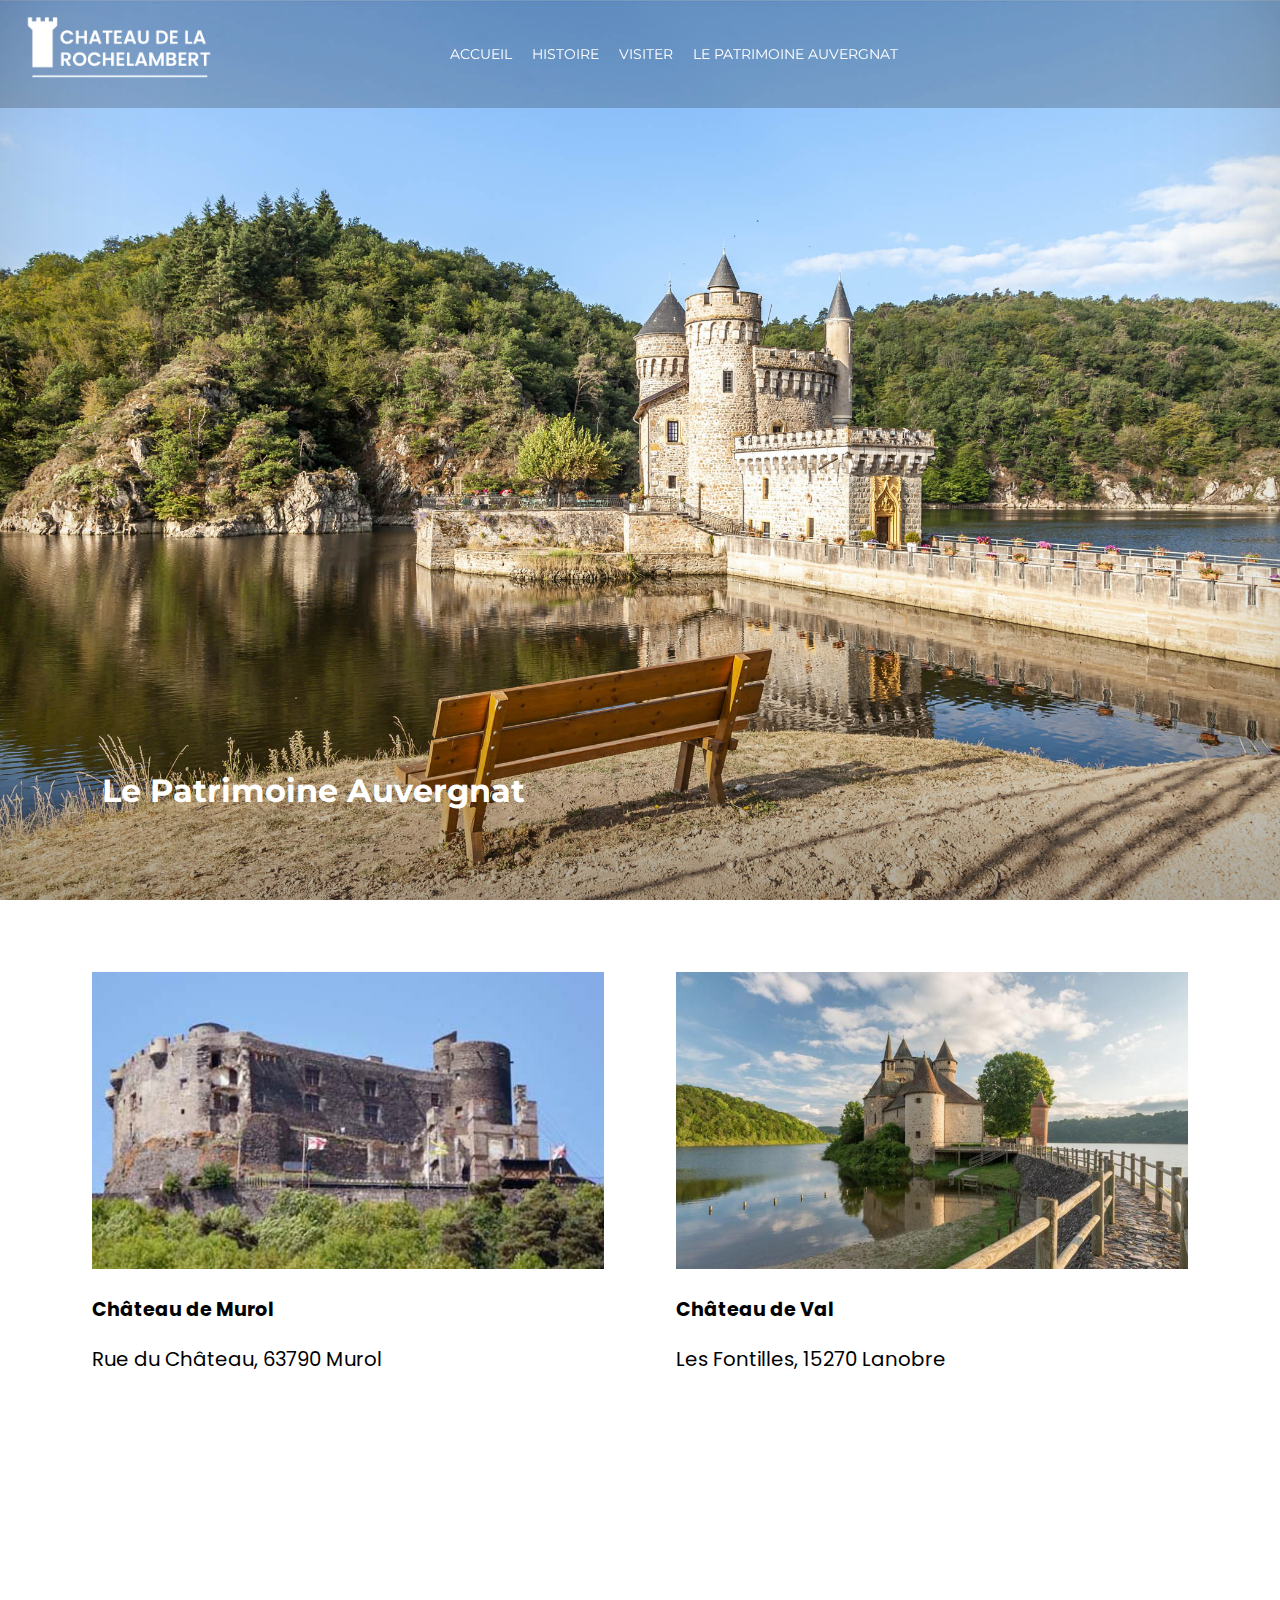
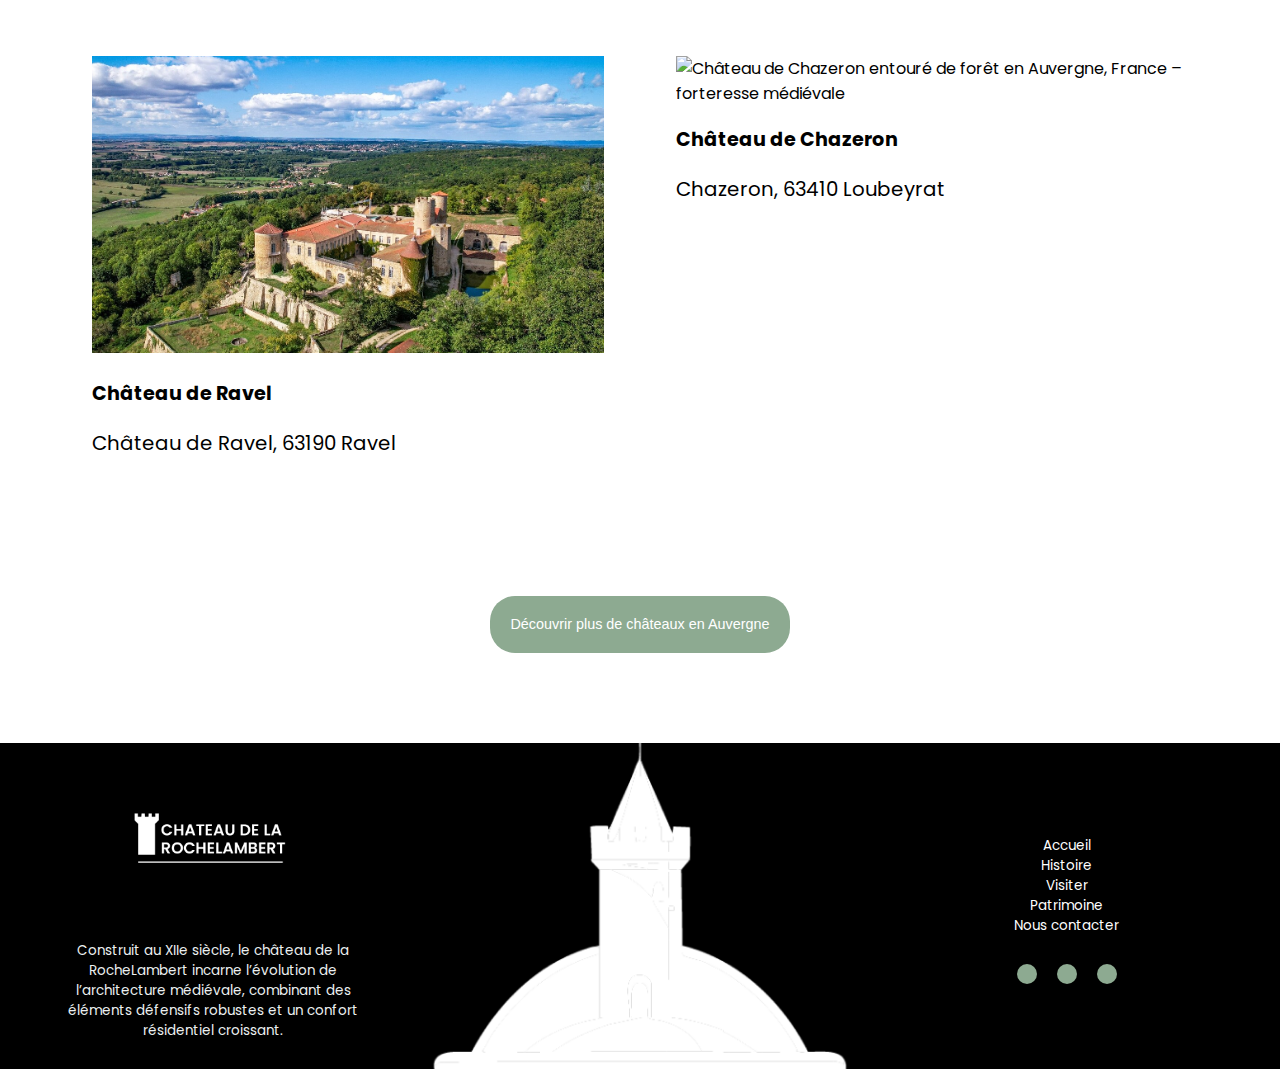
==== commit 3827f300: "Adaptation au W3C" ====
--- a/patrimoine.html
+++ b/patrimoine.html
@@ -28,7 +28,7 @@
             <ul class="nav-links">
                 <li><a href="index.html">Accueil</a></li>
                 <li><a href="story.html">Histoire</a></li>
-                <li><a href="visiter.php">Visiter</a></li>
+                <li><a href="visiter.html">Visiter</a></li>
                 <li><a href="patrimoine.html">Le Patrimoine Auvergnat</a></li>
             </ul>
         </div>
@@ -94,10 +94,9 @@
             <ul>
                 <li><a href="index.html">Accueil</a></li>
                 <li><a href="story.html">Histoire</a></li>
-                <li><a href="visiter.php">Visiter</a></li>
+                <li><a href="visiter.html">Visiter</a></li>
                 <li><a href="patrimoine.html">Patrimoine</a></li>
-                <br>
-                <li><a href="visiter.php#contact">Nous contacter</a></li>
+                <li><a href="visiter.html#contact">Nous contacter</a></li>
             </ul>
             <ul class="socialmedia">
                 <li><a href="instagram.com"><i class="fa-brands fa-instagram"></i></a></li>
--- a/css/style.css
+++ b/css/style.css
@@ -547,11 +547,15 @@
     text-align: center;
 }
 
-#contact form{
+#contact form fieldset{
     width: 25%;
     display: flex;
     justify-content: center;
     flex-direction: column;
+    border: 0.25px solid black;
+    border-radius: 25px;
+    padding: 2vh;
+
 }
 
 #contact form input, textarea{
@@ -561,7 +565,7 @@
     border-radius: 10px;
 }
 
-#contact form label{
+#contact form fieldset label{
     font-size: 0.8rem;
     text-align: start;
     margin-top: 1vh;
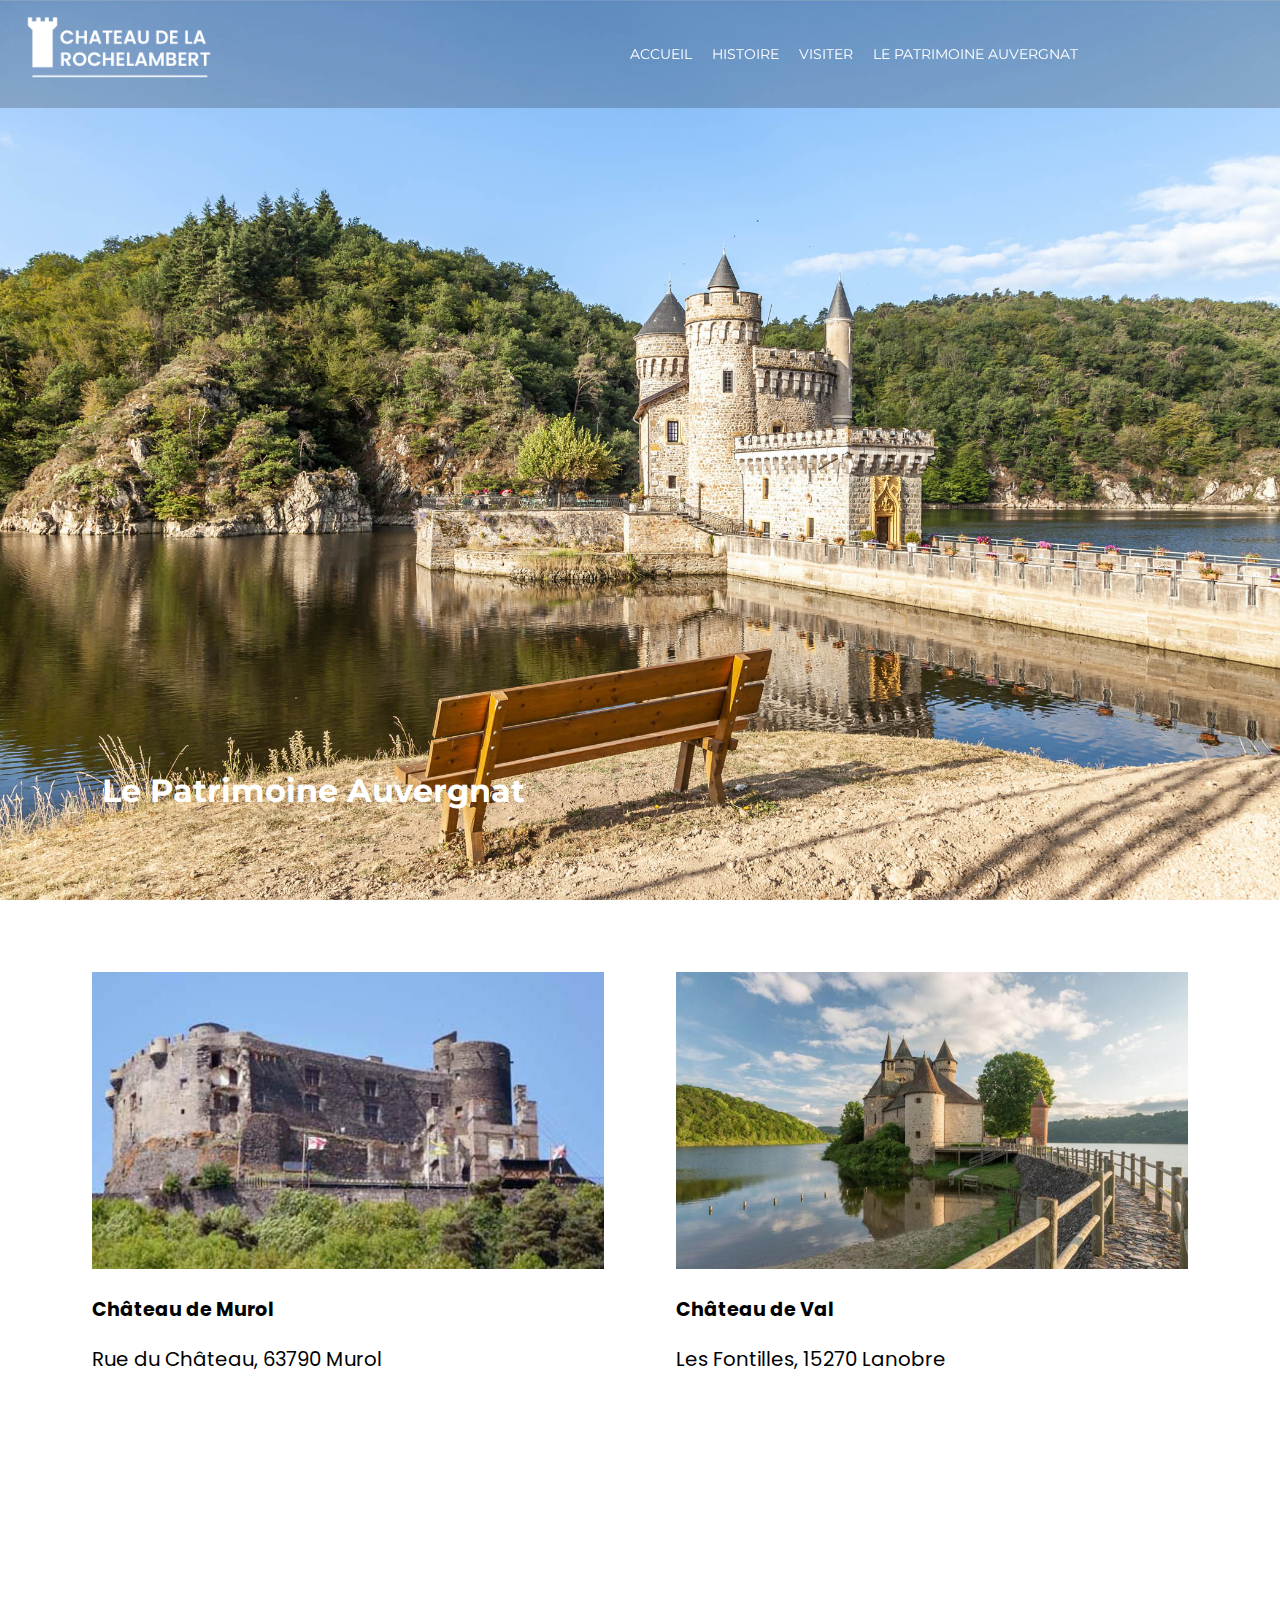
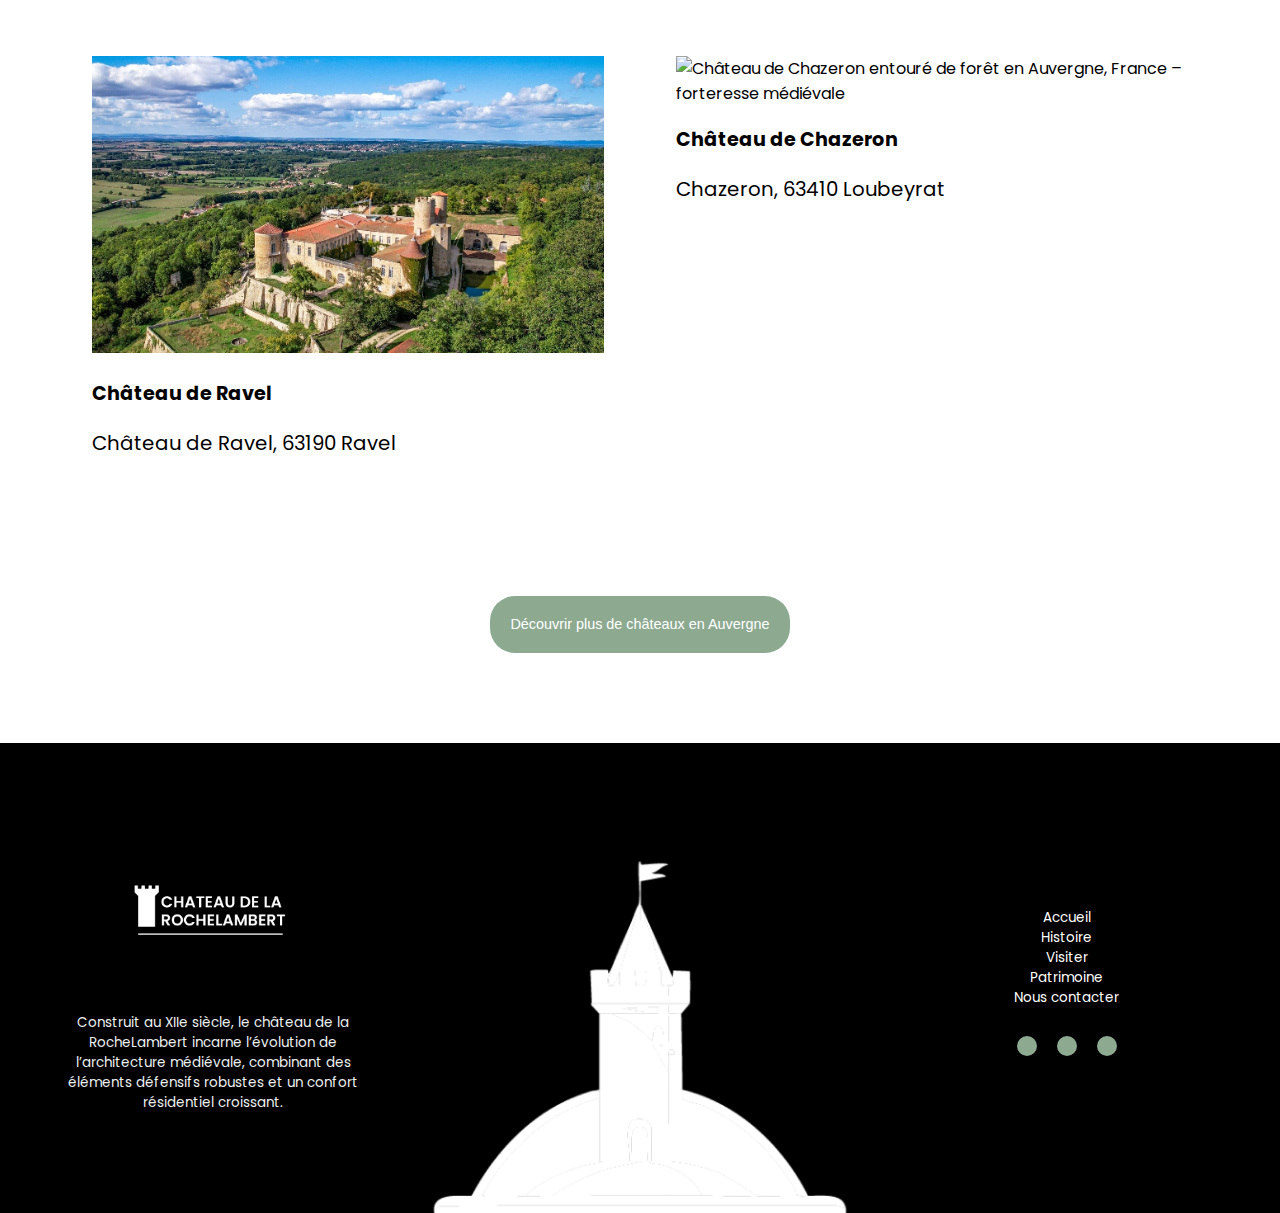
==== commit a5fa4fe9: "Adaptation au W3C -> espaces dans les commentaires" ====
--- a/patrimoine.html
+++ b/patrimoine.html
@@ -13,16 +13,16 @@
     <meta name="author" content="MANYA Théo">
     <meta name="description"
         content="Site web pour l'époque Médiéval, illustré par le Château de La RocheLambert. Dans le cadre d'une SAE à l'IUT du Puy-en-Velay en 2024. ">
-    <!---- Bibliotéque pour les icons fontawesome ---->
+    <!---Bibliotéque pour les icons fontawesome--->
     <script src="https://kit.fontawesome.com/fcb9a029a4.js" crossorigin="anonymous"></script>
 </head>
 
 <body>
-    <!---- Barre de navigation ---->
+    <!---Barre de navigation--->
     <nav>
-        <input type="checkbox" id="hamburger"> <!--- Formulaire pour le menu hamburger (pouvoir cliquer pour déplier)-->
+        <input type="checkbox" id="hamburger"> <!--Formulaire pour le menu hamburger (pouvoir cliquer pour déplier)-->
         <label for="hamburger" id="hamburger-label">=</label>
-        <!-- Quand le label est en état checked, déplier les liens-->
+        <!-Quand le label est en état checked, déplier les liens-->
         <a href="index.html"><img src="img/logo/logo_blanc.png" alt="Logo du Château de La RocheLambert"></a>
         <div>
             <ul class="nav-links">
@@ -33,42 +33,41 @@
             </ul>
         </div>
     </nav>
-    <!---- 
+    <!---
     Header avec grande image de fond
-    Plusieurs class existent pour changer le fond du header en fonction de la page.
-    ---->
+    Plusieurs class existent pour changer le fond du header en fonction de la page.--->
     <header class="patrimoine_background  paralaxbackground">
         <div>
             <h1>Le Patrimoine Auvergnat</h1>
         </div>
     </header>
     <main>
-        <!-- Section avec la présentation de château d'Auvergne -->
+        <!-Section avec la présentation de château d'Auvergne->
         <section id="patrimoine">
-            <!--- Réutilisation des cards des événements de la page index.html -->
+            <!--Réutilisation des cards des événements de la page index.html-->
             <div class="cards">
-                <!-- Premier château -->
+                <!--Premier château-->
                 <div class="card">
                     <img src="img/patrimoine/murol.webp"
                         alt="Château de Murol en Auvergne, France, sur une colline verdoyante – patrimoine médiéval">
                     <h3>Château de Murol</h3>
                     <p>Rue du Château, 63790 Murol</p>
                 </div>
-                <!-- Second château -->
+                <!--Second château-->
                 <div class="card">
                     <img src="img/patrimoine/val.webp"
                         alt="Château de Val au bord d'un lac en Auvergne, France – architecture historique et nature">
                     <h3>Château de Val</h3>
                     <p>Les Fontilles, 15270 Lanobre</p>
                 </div>
-                <!-- Troisième château -->
+                <!-Troisième château->
                 <div class="card">
                     <img src="img/patrimoine/ravel.webp"
                         alt="Château de Ravel avec jardins à la française en Auvergne, France – monument historique">
                     <h3>Château de Ravel</h3>
                     <p>Château de Ravel, 63190 Ravel</p>
                 </div>
-                <!-- Quatrième château -->
+                <!--Quatrième château-->
                 <div class="card">
                     <img src="img/patrimoine/chazeron.webp"
                         alt="Château de Chazeron entouré de forêt en Auvergne, France – forteresse médiévale">
--- a/css/style.css
+++ b/css/style.css
@@ -130,7 +130,7 @@
     display: flex;
     list-style: none;
     padding: 0;
-    margin-left: -180px;
+    margin-left:180px;
 }
 
 .nav-links li {
@@ -190,20 +190,20 @@
     /** Pour changer le fond selon la page **/
     background-image: url("../img/header/background_visit.webp");
     background-size: cover;
-    box-shadow: rgba(0, 0, 0, 0.35) 0px -180px 186px -58px inset; /** Ombre interne en bas du header, pour que le texte en blanc soit mieux visible, en noir avec 35% d'opacité **/
+    box-shadow: rgba(0, 0, 0, 0.35) 0px180px 186px58px inset; /** Ombre interne en bas du header, pour que le texte en blanc soit mieux visible, en noir avec 35% d'opacité **/
 }
 
 .story_background {
     /** Pour changer le fond selon la page **/
     background-image: url("../img/header/background_story.webp");
     background-size: cover;
-    box-shadow: rgba(0, 0, 0, 0.35) 0px -180px 186px -58px inset; /** Ombre interne en bas du header, pour que le texte en blanc soit mieux visible, en noir avec 35% d'opacité **/
+    box-shadow: rgba(0, 0, 0, 0.35) 0px180px 186px58px inset; /** Ombre interne en bas du header, pour que le texte en blanc soit mieux visible, en noir avec 35% d'opacité **/
 }
 
 .patrimoine_background{
     background-image: url("../img/header/background_patrimoine.webp");
     background-size: cover;
-    box-shadow: rgba(0, 0, 0, 0.35) 0px -180px 186px -58px inset; /** Ombre interne en bas du header, pour que le texte en blanc soit mieux visible, en noir avec 35% d'opacité**/
+    box-shadow: rgba(0, 0, 0, 0.35) 0px180px 186px58px inset; /** Ombre interne en bas du header, pour que le texte en blanc soit mieux visible, en noir avec 35% d'opacité**/
 }
 
 
@@ -217,7 +217,7 @@
     height: 100vh;
     /*** L'utilisation de / pour center / cover permet de concatainer des instruction dans une seule et même ligne, cela m'évite de faire une autre ligne pour faire background-size: cover; ***/
     background: url("../img/header/background_index.webp") no-repeat center / cover;
-    box-shadow: rgba(0, 0, 0, 0.35) 0px -180px 186px -58px inset;
+    box-shadow: rgba(0, 0, 0, 0.35) 0px180px 186px58px inset;
     /*** Trouvé sur W3School : Ombre intérieur du bas vers le haut avec 35% d'opacité dans le header pour que le texte sur l'image de fond de header soit lisible **/
 }
 
@@ -245,7 +245,7 @@
 }
 
 .discoveringtransition button {
-    margin-top: -3vh;
+    margin-top:3vh;
 }
 
 /** Pour toute structure avec une image à gauche et du texte à droite**/
@@ -348,7 +348,7 @@
 }
 
 #events p {
-    margin-top: -2vh;
+    margin-top:2vh;
 }
 
 .cards {
@@ -499,7 +499,7 @@
 
 
 .paralax {
-    margin-top: -4vh;
+    margin-top:4vh;
     background-image: url("../img/photos_chateau/montagnes.webp");
     background-size: cover;
     background-position: top;
@@ -624,7 +624,7 @@
 footer .decoration {
     /***** Chateau blanc au milieu deu footer***/
     max-width: 100%;
-    margin-top: -8vh;
+    margin-top:8vh;
 }
 
 footer .logo {
